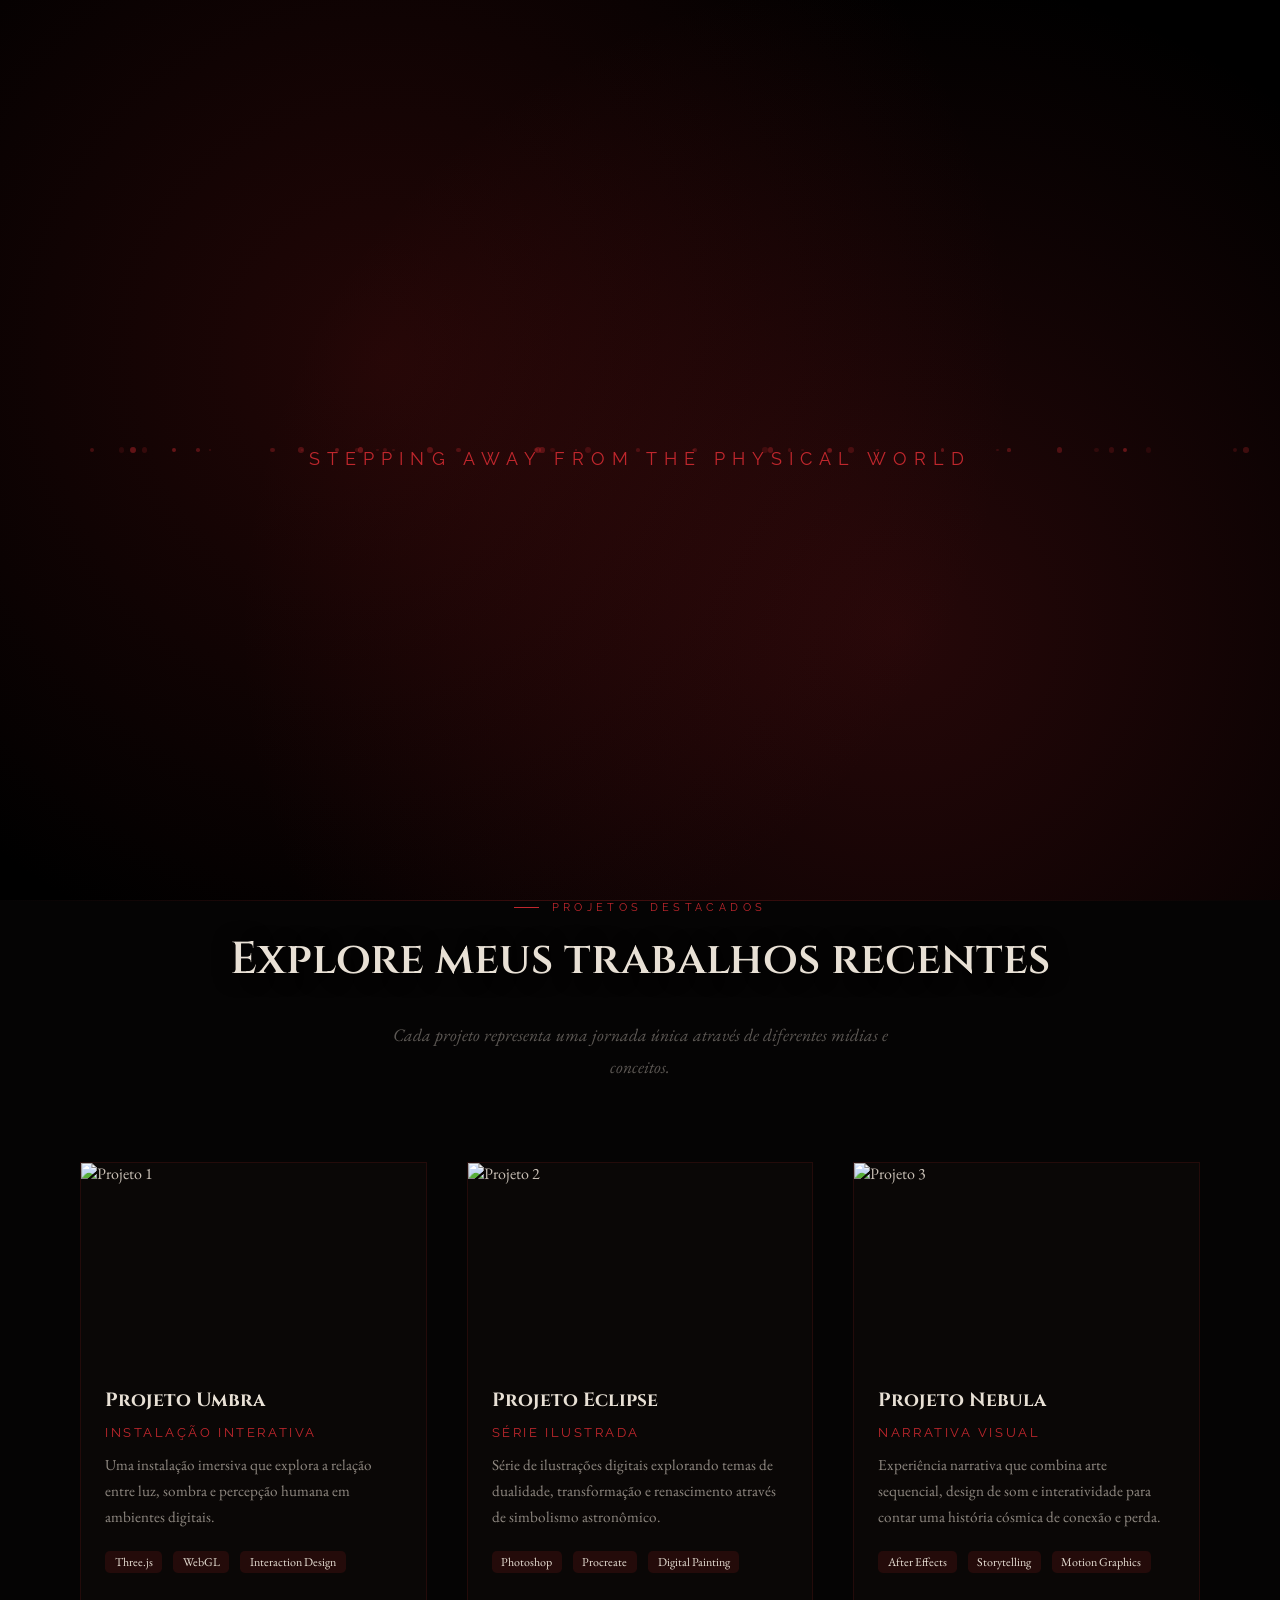
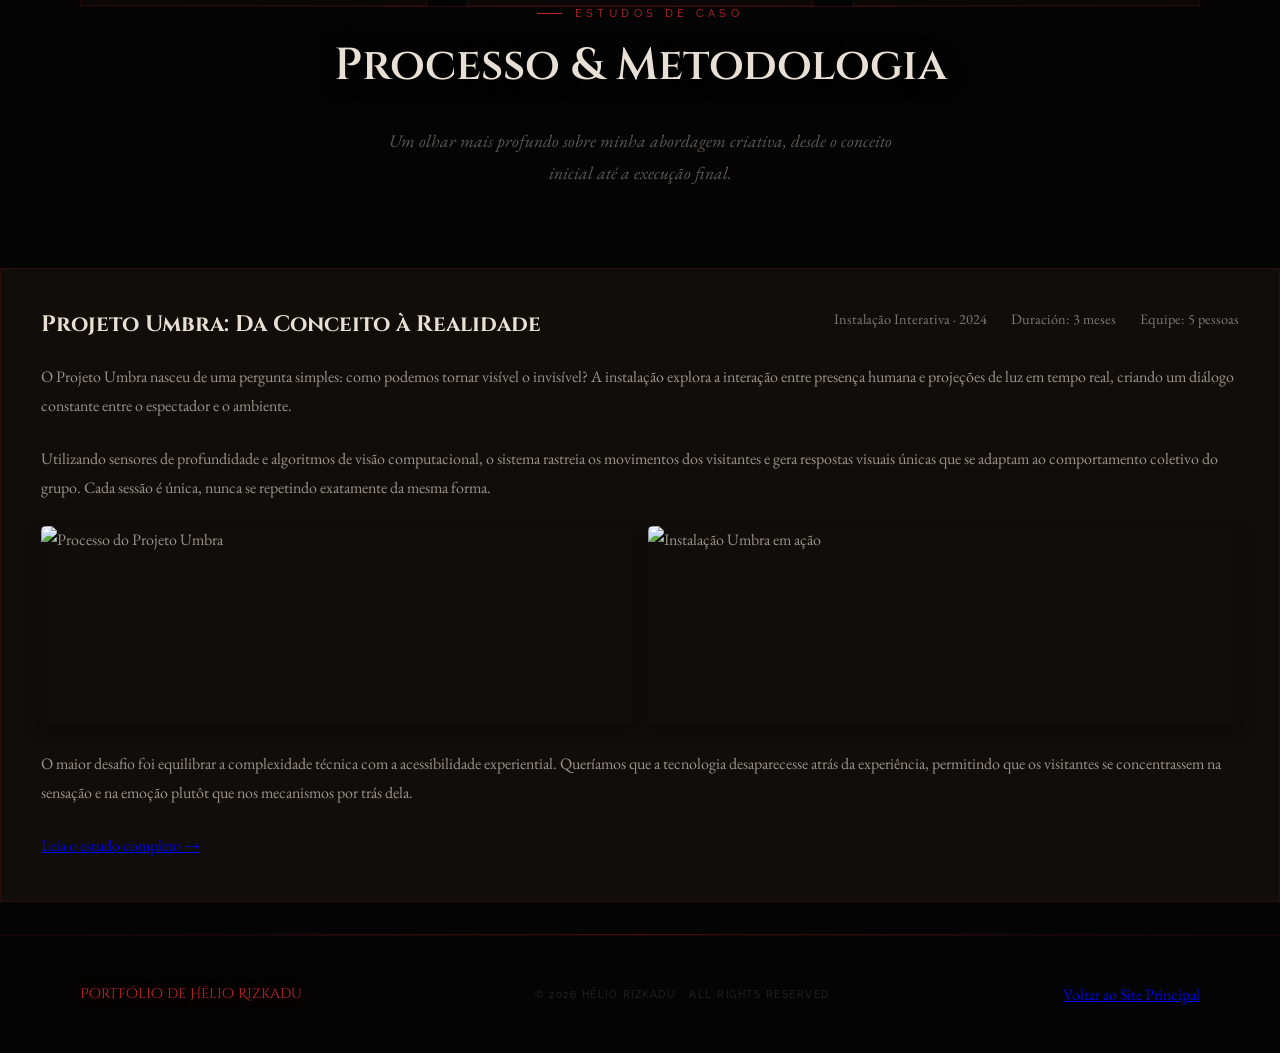
==== portfolio.html @ c0384d73 "Some changes" ====
<!DOCTYPE html>
<html lang="pt-BR">
<head>
    <meta charset="UTF-8">
    <meta name="viewport" content="width=device-width, initial-scale=1.0">
    <title>Portfólio - Hélio Rizkadu</title>
    <meta name="description" content="Portfólio de projetos de Hélio Rizkadu - artista visual e autor">
    <link href="https://fonts.googleapis.com/css2?family=Cinzel+Decorative:wght@400;700&family=Cinzel:wght@400;600;700&family=EB+Garamond:ital,wght@0,400;0,500;1,400;1,500&family=Raleway:wght@300;400;500&display=swap" rel="stylesheet">
    <link rel="preconnect" href="https://fonts.googleapis.com">
    <link rel="preconnect" href="https://fonts.gstatic.com" crossorigin>
    <link rel="stylesheet" href="style.css">
</head>
<body>
    <!-- CINEMATIC INTRO (reuse from index.html) -->
    <div id="intro">
        <div class="intro-mist"></div>
        <div class="intro-content">
            <p class="intro-subtitle" id="introSubtitle">Stepping away from the physical world</p>
        </div>
    </div>

    <nav>
        <a class="nav-logo" href="index.html">AMBU</a>
        <ul class="nav-links">
            <li><a href="index.html#synopsis">The Story</a></li>
            <li><a href="index.html#saga">The Saga</a></li>
            <li><a href="index.html#obras">Obras</a></li>
            <li><a href="index.html#author">The Author</a></li>
            <li><a href="index.html#newsletter">Stay Close</a></li>
            <li><a href="index.html#buy" class="nav-cta">Get the Book</a></li>
            <li><a href="portfolio.html">Portfolio</a></li>
        </ul>
    </nav>

    <section id="portfolio-hero">
        <div class="hero-atmosphere"></div>
        <div class="mist">
            <div class="mist-layer"></div>
            <div class="mist-layer"></div>
            <div class="mist-layer"></div>
        </div>

        <div class="hero-text">
            <p class="hero-eyebrow">Hélio Rizkadu</p>
            <h1 class="hero-title">
                PORTFÓLIO
                <span class="title-red">Projetos &amp; Trabalhos</span>
            </h1>
            <div class="hero-divider"></div>
            <p class="hero-tagline">
                Uma coleção de trabalhos que exploram a interseção entre arte visual, narrativa e experiência imersiva.
            </p>
            <div class="hero-actions">
                <a href="#featured-projects" class="btn-ghost-dark">Ver Projetos Destacados</a>
            </div>
        </div>

        <div class="hero-cover">
            <div class="cover-frame">
                <!-- You can replace this with a representative image -->
                <img src="Ambu.png" alt="Portfolio Cover" class="cover-img" />
            </div>
        </div>
    </section>

    <div class="blood-border"></div>

    <section id="featured-projects">
        <div class="featured-intro reveal">
            <p class="section-eyebrow section-eyebrow--center">Projetos Destacados</p>
            <h2 class="section-heading">Explore meus trabalhos recentes</h2>
            <p class="obras-desc">
                Cada projeto representa uma jornada única através de diferentes mídias e conceitos.
            </p>
        </div>

        <!-- Project Grid -->
        <div class="projects-grid">
            <!-- Project Card 1 -->
            <div class="project-card reveal">
                <div class="project-media">
                    <img src="IMG_0015.jpeg" alt="Projeto 1" class="project-img">
                    <div class="project-overlay">
                        <div class="project-links">
                            <a href="#" class="project-link">Ver Detalhes</a>
                            <a href="#" class="project-link">Case Study</a>
                        </div>
                    </div>
                </div>
                <div class="project-info">
                    <h3 class="project-title">Projeto Umbra</h3>
                    <p class="project-category">Instalação Interativa</p>
                    <p class="project-description">
                        Uma instalação imersiva que explora a relação entre luz, sombra e percepção humana em ambientes digitais.
                    </p>
                    <div class="project-tech">
                        <span class="tech-tag">Three.js</span>
                        <span class="tech-tag">WebGL</span>
                        <span class="tech-tag">Interaction Design</span>
                    </div>
                </div>
            </div>

            <!-- Project Card 2 -->
            <div class="project-card reveal">
                <div class="project-media">
                    <img src="IMG_0492.jpeg" alt="Projeto 2" class="project-img">
                    <div class="project-overlay">
                        <div class="project-links">
                            <a href="#" class="project-link">Ver Detalhes</a>
                            <a href="#" class="project-link">Case Study</a>
                        </div>
                    </div>
                </div>
                <div class="project-info">
                    <h3 class="project-title">Projeto Eclipse</h3>
                    <p class="project-category">Série Ilustrada</p>
                    <p class="project-description">
                        Série de ilustrações digitais explorando temas de dualidade, transformação e renascimento através de simbolismo astronômico.
                    </p>
                    <div class="project-tech">
                        <span class="tech-tag">Photoshop</span>
                        <span class="tech-tag">Procreate</span>
                        <span class="tech-tag">Digital Painting</span>
                    </div>
                </div>
            </div>

            <!-- Project Card 3 -->
            <div class="project-card reveal">
                <div class="project-media">
                    <img src="IMG_0564.jpeg" alt="Projeto 3" class="project-img">
                    <div class="project-overlay">
                        <div class="project-links">
                            <a href="#" class="project-link">Ver Detalhes</a>
                            <a href="#" class="project-link">Case Study</a>
                        </div>
                    </div>
                </div>
                <div class="project-info">
                    <h3 class="project-title">Projeto Nebula</h3>
                    <p class="project-category">Narrativa Visual</p>
                    <p class="project-description">
                        Experiência narrativa que combina arte sequencial, design de som e interatividade para contar uma história cósmica de conexão e perda.
                    </p>
                    <div class="project-tech">
                        <span class="tech-tag">After Effects</span>
                        <span class="tech-tag">Storytelling</span>
                        <span class="tech-tag">Motion Graphics</span>
                    </div>
                </div>
            </div>
        </div>
    </section>

    <div class="blood-border"></div>

    <section id="project-details">
        <div class="details-intro reveal">
            <p class="section-eyebrow section-eyebrow--center">Estudos de Caso</p>
            <h2 class="section-heading">Processo &amp; Metodologia</h2>
            <p class="obras-desc">
                Um olhar mais profundo sobre minha abordagem criativa, desde o conceito inicial até a execução final.
            </p>
        </div>

        <!-- Case Study Example -->
        <div class="case-study reveal">
            <div class="case-study-header">
                <h3>Projeto Umbra: Da Conceito à Realidade</h3>
                <div class="case-study-meta">
                    <span>Instalação Interativa · 2024</span>
                    <span>Duración: 3 meses</span>
                    <span>Equipe: 5 pessoas</span>
                </div>
            </div>
            <div class="case-study-content">
                <p>
                    O Projeto Umbra nasceu de uma pergunta simples: como podemos tornar visível o invisível? A instalação explora a interação entre presença humana e projeções de luz em tempo real, criando um diálogo constante entre o espectador e o ambiente.
                </p>
                <p>
                    Utilizando sensores de profundidade e algoritmos de visão computacional, o sistema rastreia os movimentos dos visitantes e gera respostas visuais únicas que se adaptam ao comportamento coletivo do grupo. Cada sessão é única, nunca se repetindo exatamente da mesma forma.
                </p>
                <div class="case-study-images">
                    <img src="IMG_1305.jpeg" alt="Processo do Projeto Umbra" class="case-study-img">
                    <img src="IMG_1746.jpeg" alt="Instalação Umbra em ação" class="case-study-img">
                </div>
                <p>
                    O maior desafio foi equilibrar a complexidade técnica com a acessibilidade experiential. Queríamos que a tecnologia desaparecesse atrás da experiência, permitindo que os visitantes se concentrassem na sensação e na emoção plutôt que nos mecanismos por trás dela.
                </p>
                <a href="#" case-study-link>Leia o estudo completo →</a>
            </div>
        </div>
    </section>

    <div class="blood-border"></div>

    <footer>
        <div class="footer-logo">Portfólio de Hélio Rizkadu</div>
        <div class="footer-copy">© 2026 Hélio Rizkadu · All Rights Reserved</div>
        <div class="footer-nav">
            <a href="index.html">Voltar ao Site Principal</a>
        </div>
    </footer>

    <script src="script.js"></script>
    <!-- Optional: Add portfolio-specific JS if needed -->
    <script>
        // Portfolio-specific interactions can go here
        document.addEventListener('DOMContentLoaded', () => {
            // Highlight current nav link
            const currentLocation = location.href;
            const menuItems = document.querySelectorAll('.nav-links a');
            menuItems.forEach(item => {
                const itemHref = item.getAttribute('href');
                // For absolute paths or external links, skip
                if (itemHref.startsWith('http')) return;
                
                // Check if the item href matches current location (ignoring hash/query)
                const itemUrl = new URL(itemHref, location.origin).pathname;
                const currentUrl = new URL(currentLocation).pathname;
                
                if (itemUrl === currentUrl) {
                    item.classList.add('nav-link-active');
                }
            });
        });
    </script>
</body>
</html>
---- style.css ----
:root {
  --void: #050404;
  --abyss: #0a0706;
  --shadow: #110d0b;
  --blood: #8b1a1a;
  --blood-bright: #c0272d;
  --crimson: #e03030;
  --ash: #c8bfb5;
  --bone: #e8e0d5;
}

*, *::before, *::after { margin: 0; padding: 0; box-sizing: border-box; }
html { scroll-behavior: smooth; }

@media (prefers-reduced-motion: reduce) {
  *, *::before, *::after { animation-duration: 0.01ms !important; animation-iteration-count: 1 !important; transition-duration: 0.01ms !important; scroll-behavior: auto !important; }
}

body {
  background: var(--void);
  color: var(--ash);
  font-family: 'EB Garamond', serif;
  overflow-x: hidden;
  -webkit-font-smoothing: antialiased;
  -moz-osx-font-smoothing: grayscale;
}

/* ==================== INTRO ==================== */
#intro {
  position: fixed;
  inset: 0;
  background: #000;
  z-index: 99999;
  display: flex;
  align-items: center;
  justify-content: center;
  overflow: hidden;
}

.intro-content {
  text-align: center;
  position: relative;
  z-index: 2;
}

.intro-title {
  font-family: 'Cinzel Decorative', serif;
  font-size: clamp(4rem, 8vw, 7rem);
  font-weight: 700;
  color: var(--bone);
  opacity: 0;
  text-shadow: 0 0 60px rgba(192,39,45,0.6);
  letter-spacing: 0.05em;
}

.intro-subtitle {
  font-family: 'Raleway', sans-serif;
  font-size: 1.1rem;
  letter-spacing: 0.4em;
  text-transform: uppercase;
  color: var(--blood-bright);
  margin-top: 1rem;
  opacity: 0;
}

.intro-mist {
  position: absolute;
  inset: 0;
  background:
    radial-gradient(circle at 30% 40%, rgba(139,26,26,0.25) 0%, transparent 60%),
    radial-gradient(circle at 70% 70%, rgba(192,39,45,0.2) 0%, transparent 60%);
  animation: mistPulse 8s ease-in-out infinite;
  pointer-events: none;
}

.particle {
  position: absolute;
  background: rgba(192,39,45,0.6);
  border-radius: 50%;
  animation: particleFloat 15s linear infinite;
  opacity: 0;
}

body.loaded #intro { animation: fadeOutIntro 1.2s ease forwards; }

@keyframes fadeOutIntro { to { opacity: 0; visibility: hidden; } }
@keyframes mistPulse { 0%,100% { opacity: 0.6; } 50% { opacity: 0.85; } }
@keyframes particleFloat {
  0%   { transform: translateY(100vh) scale(0.5); opacity: 0; }
  10%  { opacity: 0.7; }
  90%  { opacity: 0.7; }
  100% { transform: translateY(-100vh) scale(1.2); opacity: 0; }
}

/* ==================== GRAIN ==================== */
body::after {
  content: '';
  position: fixed;
  inset: 0;
  background-image: url("data:image/svg+xml,%3Csvg viewBox='0 0 512 512' xmlns='http://www.w3.org/2000/svg'%3E%3Cfilter id='g'%3E%3CfeTurbulence type='fractalNoise' baseFrequency='0.9' numOctaves='4' stitchTiles='stitch'/%3E%3C/filter%3E%3Crect width='100%25' height='100%25' filter='url(%23g)' opacity='0.055'/%3E%3C/svg%3E");
  pointer-events: none;
  z-index: 9999;
  mix-blend-mode: overlay;
}

* { cursor: crosshair; }
a, button { cursor: pointer; }

/* ==================== NAV ==================== */
nav {
  position: fixed;
  top: 0; left: 0; right: 0;
  display: flex;
  align-items: center;
  justify-content: space-between;
  padding: 1.4rem 5rem;
  background: linear-gradient(to bottom, rgba(5,4,4,0.97), transparent);
  z-index: 100;
  animation: fadeDown .8s ease forwards;
}

.nav-logo {
  font-family: 'Cinzel', serif;
  font-size: .95rem;
  letter-spacing: .35em;
  text-transform: uppercase;
  color: var(--blood-bright);
  text-decoration: none;
  text-shadow: 0 0 20px rgba(192,39,45,0.5);
}

.nav-links { display: flex; gap: 3rem; list-style: none; }
.nav-links a {
  font-family: 'Raleway', sans-serif;
  font-size: .7rem;
  letter-spacing: .25em;
  text-transform: uppercase;
  color: var(--ash);
  text-decoration: none;
  opacity: .5;
  transition: opacity .3s, color .3s, text-shadow .3s;
}
.nav-links a:hover { opacity: 1; color: var(--crimson); text-shadow: 0 0 12px rgba(224,48,48,0.6); }
.nav-links .nav-cta { color: var(--crimson); opacity: 1; }
.nav-link-active { color: var(--crimson); opacity: 1; text-shadow: 0 0 12px rgba(224,48,48,0.6); }

/* ==================== HERO ==================== */
#hero {
  min-height: 100vh;
  position: relative;
  display: grid;
  grid-template-columns: 1fr 1fr;
  align-items: center;
  padding: 0 5rem;
  overflow: hidden;
}

.hero-atmosphere {
  position: absolute;
  inset: 0;
  background:
    radial-gradient(ellipse 50% 70% at 65% 50%, rgba(139,26,26,0.13) 0%, transparent 60%),
    radial-gradient(ellipse 30% 40% at 10% 80%, rgba(192,39,45,0.07) 0%, transparent 50%);
}

.mist { position: absolute; inset: 0; overflow: hidden; pointer-events: none; }
.mist-layer {
  position: absolute;
  width: 200%; height: 100%;
  background: repeating-linear-gradient(90deg, transparent 0%, rgba(139,26,26,0.02) 10%, transparent 20%);
  animation: drift var(--dur, 25s) linear infinite;
  opacity: 0.6;
}
.mist-layer:nth-child(2) { --dur: 35s; animation-direction: reverse; top: 30%; opacity: .4; }
.mist-layer:nth-child(3) { --dur: 45s; top: 60%; opacity: .3; }
@keyframes drift { from { transform: translateX(0); } to { transform: translateX(-50%); } }

.hero-text { position: relative; z-index: 2; padding: 8rem 0 4rem; }

.hero-eyebrow {
  font-family: 'Raleway', sans-serif;
  font-size: .68rem;
  letter-spacing: .45em;
  text-transform: uppercase;
  color: var(--blood-bright);
  margin-bottom: 2rem;
  opacity: 0;
  animation: fadeUp .8s ease .4s forwards;
  display: flex;
  align-items: center;
  gap: 1rem;
}
.hero-eyebrow::before {
  content: '';
  display: block;
  width: 40px; height: 1px;
  background: var(--blood-bright);
  box-shadow: 0 0 8px var(--blood-bright);
}

.hero-title {
  font-family: 'Cinzel Decorative', serif;
  font-size: clamp(3rem, 5.5vw, 5.5rem);
  font-weight: 700;
  line-height: 1;
  letter-spacing: .02em;
  color: var(--bone);
  text-shadow: 0 0 40px rgba(192,39,45,0.4), 0 2px 4px rgba(0,0,0,0.9);
  opacity: 0;
  animation: fadeUp .9s ease .6s forwards;
}
.hero-title .title-red {
  color: var(--crimson);
  text-shadow: 0 0 30px rgba(224,48,48,0.7), 0 0 60px rgba(224,48,48,0.3), 0 2px 4px rgba(0,0,0,0.9);
  display: block;
  font-size: .72em;
  margin-top: .15em;
  font-style: italic;
}

.hero-divider {
  width: 120px; height: 1px;
  background: linear-gradient(to right, var(--blood-bright), transparent);
  box-shadow: 0 0 10px rgba(192,39,45,0.5);
  margin: 2rem 0;
  opacity: 0;
  animation: fadeUp .8s ease .8s forwards;
}

.hero-tagline {
  font-size: 1.2rem;
  font-style: italic;
  line-height: 1.85;
  color: rgba(200,191,181,.62);
  max-width: 430px;
  margin-bottom: 3rem;
  opacity: 0;
  animation: fadeUp .9s ease 1s forwards;
}

.hero-actions {
  display: flex;
  gap: 1.5rem;
  align-items: center;
  opacity: 0;
  animation: fadeUp .8s ease 1.2s forwards;
}

/* ==================== BUTTONS ==================== */
.btn-blood {
  font-family: 'Cinzel', serif;
  font-size: .75rem;
  letter-spacing: .25em;
  text-transform: uppercase;
  color: var(--bone);
  background: var(--blood);
  border: 1px solid var(--blood-bright);
  padding: 1rem 2.8rem;
  text-decoration: none;
  display: inline-block;
  position: relative;
  overflow: hidden;
  transition: all .4s;
  box-shadow: 0 0 20px rgba(139,26,26,0.4), inset 0 1px 0 rgba(255,255,255,0.05);
  min-height: 44px;
  min-width: 44px;
  display: inline-flex;
  align-items: center;
  justify-content: center;
}
.btn-blood::before {
  content: '';
  position: absolute;
  inset: 0;
  background: linear-gradient(135deg, var(--blood-bright), #d4451a);
  opacity: 0;
  transition: opacity .4s;
}
.btn-blood:hover { box-shadow: 0 0 35px rgba(192,39,45,0.65); }
.btn-blood:hover::before { opacity: 1; }
.btn-blood span { position: relative; z-index: 1; }

.btn-ghost-dark {
  font-family: 'Raleway', sans-serif;
  font-size: .72rem;
  letter-spacing: .2em;
  text-transform: uppercase;
  color: rgba(200,191,181,.5);
  text-decoration: none;
  border-bottom: 1px solid rgba(200,191,181,.2);
  padding-bottom: 2px;
  transition: all .3s;
}
.btn-ghost-dark:hover { color: var(--bone); border-color: var(--blood-bright); }

/* ==================== COVER ==================== */
.hero-cover {
  position: relative;
  z-index: 2;
  display: flex;
  justify-content: center;
  align-items: center;
  padding: 8rem 0 4rem;
  opacity: 0;
  animation: riseIn 1.2s ease .5s forwards;
}
@keyframes riseIn {
  from { opacity: 0; transform: translateY(40px) scale(.96); }
  to   { opacity: 1; transform: none; }
}

.cover-frame { position: relative; width: 270px; }
.cover-img {
  width: 270px; height: 380px;
  object-fit: cover;
  object-position: top center;
  display: block;
  box-shadow: 0 30px 80px rgba(0,0,0,.9), 0 0 40px rgba(139,26,26,.3), -5px 0 20px rgba(0,0,0,.6);
  border: 1px solid rgba(139,26,26,.3);
  filter: contrast(1.05) saturate(1.1);
  transition: transform .6s ease, box-shadow .6s ease;
}
.cover-img:hover {
  transform: scale(1.02) translateY(-4px);
  box-shadow: 0 40px 100px rgba(0,0,0,.95), 0 0 60px rgba(192,39,45,.45);
}
.cover-frame::before {
  content: '';
  position: absolute;
  top: -30px; left: -40px; right: -40px; bottom: -30px;
  background: radial-gradient(ellipse at center, rgba(139,26,26,.22) 0%, transparent 65%);
  pointer-events: none;
  animation: pulse 4s ease-in-out infinite;
}
.cover-frame::after {
  content: '';
  position: absolute;
  bottom: -25px; left: 15px; right: 15px; height: 40px;
  background: radial-gradient(ellipse, rgba(139,26,26,.4) 0%, transparent 70%);
  filter: blur(12px);
}

/* ==================== SHARED SECTION ==================== */
.section-eyebrow {
  font-family: 'Raleway', sans-serif;
  font-size: .68rem;
  letter-spacing: .4em;
  text-transform: uppercase;
  color: var(--blood-bright);
  margin-bottom: 1.2rem;
  display: flex;
  align-items: center;
  gap: .8rem;
}
.section-eyebrow::before { content: ''; display: block; width: 25px; height: 1px; background: var(--blood-bright); }
.section-eyebrow--center { justify-content: center; }

.section-heading {
  font-family: 'Cinzel', serif;
  font-size: clamp(1.8rem, 3vw, 2.8rem);
  font-weight: 600;
  line-height: 1.2;
  color: var(--bone);
  margin-bottom: 2rem;
  text-shadow: 0 2px 20px rgba(0,0,0,.8);
}
.section-heading em {
  font-family: 'Cinzel Decorative', serif;
  font-style: normal;
  color: var(--crimson);
  text-shadow: 0 0 20px rgba(224,48,48,.4);
}

.blood-border { height: 1px; background: linear-gradient(to right, transparent, rgba(139,26,26,.45), transparent); }

/* ==================== SYNOPSIS ==================== */
#synopsis {
  padding: 8rem 5rem;
  display: grid;
  grid-template-columns: 1fr 1fr;
  gap: 7rem;
  align-items: center;
  background: linear-gradient(to bottom, var(--void), var(--abyss), var(--void));
  position: relative;
  overflow: hidden;
}
#synopsis::before {
  content: '"';
  position: absolute;
  top: -2rem; left: 3rem;
  font-family: 'EB Garamond', serif;
  font-size: 22rem;
  font-weight: 400;
  color: rgba(139,26,26,.05);
  line-height: 1;
  pointer-events: none;
}

.synopsis-text p { font-size: 1.15rem; line-height: 1.95; color: rgba(200,191,181,.72); margin-bottom: 1.4rem; }
.synopsis-text p strong { color: var(--bone); font-weight: 500; }

.pull-quote {
  border-left: 2px solid var(--blood-bright);
  box-shadow: -4px 0 20px rgba(139,26,26,.15);
  padding: 1.2rem 0 1.2rem 2rem;
  margin: 2.5rem 0;
  font-size: 1.35rem;
  font-style: italic;
  color: var(--bone);
  line-height: 1.65;
}
.pull-quote em { color: var(--crimson); font-style: normal; }

/* ==================== BUY CARD ==================== */
.buy-card {
  background: linear-gradient(135deg, rgba(139,26,26,.12), rgba(10,7,6,.8));
  border: 1px solid rgba(139,26,26,.3);
  padding: 3rem;
  position: relative;
  overflow: hidden;
}
.buy-card::before {
  content: '';
  position: absolute;
  top: 0; right: 0;
  width: 150px; height: 150px;
  background: radial-gradient(circle at top right, rgba(192,39,45,.12), transparent 65%);
}
.buy-card-label {
  font-family: 'Raleway', sans-serif;
  font-size: .65rem;
  letter-spacing: .4em;
  text-transform: uppercase;
  color: var(--blood-bright);
  margin-bottom: 1rem;
}
.buy-card-title {
  font-family: 'Cinzel Decorative', serif;
  font-size: 1.4rem;
  color: var(--bone);
  margin-bottom: .4rem;
  line-height: 1.3;
}
.buy-card-author {
  font-family: 'Cinzel', serif;
  font-size: .85rem;
  letter-spacing: .2em;
  color: rgba(200,191,181,.5);
  margin-bottom: 2rem;
}
.buy-card-divider {
  width: 100%; height: 1px;
  background: linear-gradient(to right, var(--blood), transparent);
  margin-bottom: 2rem;
}
.buy-card p { font-size: 1rem; font-style: italic; color: rgba(200,191,181,.55); margin-bottom: 2rem; line-height: 1.7; }
.buy-card .btn-blood { width: 100%; text-align: center; display: block; }

/* ==================== SAGA ==================== */
#saga {
  padding: 8rem 5rem;
  background: var(--abyss);
  position: relative;
  overflow: hidden;
}

.saga-bg {
  position: absolute;
  inset: 0;
  background: radial-gradient(ellipse 60% 50% at 50% 50%, rgba(139,26,26,.06) 0%, transparent 65%);
  pointer-events: none;
}

.saga-intro {
  text-align: center;
  margin-bottom: 5rem;
}

.saga-intro .section-heading { font-size: clamp(2rem, 3.5vw, 3.2rem); }

.saga-intro p {
  font-size: 1.1rem;
  font-style: italic;
  color: rgba(200,191,181,.45);
  max-width: 520px;
  margin: 0 auto;
  line-height: 1.8;
}

.saga-grid {
  display: grid;
  grid-template-columns: repeat(3, 1fr);
  gap: 2.5rem;
  position: relative;
  z-index: 2;
}

/* 3D Flip Card Container */
.saga-card {
  perspective: 1200px;
  background: transparent !important;
  border: none !important;
  overflow: visible !important;
  cursor: pointer;
}

/* Click-hint pulse overlay */
.saga-click-hint {
  position: absolute;
  bottom: 1.1rem;
  left: 50%;
  transform: translateX(-50%);
  z-index: 20;
  display: flex;
  flex-direction: column;
  align-items: center;
  gap: .45rem;
  pointer-events: none;
  transition: opacity .4s ease;
}
.saga-click-hint-ring {
  width: 38px;
  height: 38px;
  border-radius: 50%;
  border: 1.5px solid rgba(192,39,45,.75);
  position: relative;
  display: flex;
  align-items: center;
  justify-content: center;
  animation: clickPulseRing 2s ease-in-out infinite;
}
.saga-click-hint-ring::before,
.saga-click-hint-ring::after {
  content: '';
  position: absolute;
  inset: -6px;
  border-radius: 50%;
  border: 1px solid rgba(192,39,45,.4);
  animation: clickPulseRipple 2s ease-in-out infinite;
}
.saga-click-hint-ring::after {
  inset: -12px;
  border-color: rgba(192,39,45,.18);
  animation-delay: .35s;
}
.saga-click-hint-icon {
  width: 16px;
  height: 16px;
  fill: rgba(192,39,45,.9);
  animation: clickPulseIcon 2s ease-in-out infinite;
}
.saga-click-hint-label {
  font-family: 'Raleway', sans-serif;
  font-size: .52rem;
  letter-spacing: .35em;
  text-transform: uppercase;
  color: rgba(192,39,45,.75);
  text-shadow: 0 0 8px rgba(192,39,45,.5);
  animation: clickPulseLabel 2s ease-in-out infinite;
  white-space: nowrap;
}

/* Hide hint once card is flipped */
.saga-card.flipped .saga-click-hint {
  opacity: 0;
}

@keyframes clickPulseRing {
  0%, 100% { box-shadow: 0 0 0 0 rgba(192,39,45,.5), 0 0 10px rgba(192,39,45,.25); border-color: rgba(192,39,45,.6); }
  50%       { box-shadow: 0 0 0 6px rgba(192,39,45,.0), 0 0 18px rgba(192,39,45,.5); border-color: rgba(220,60,60,.9); }
}
@keyframes clickPulseRipple {
  0%   { opacity: 1; transform: scale(1); }
  70%  { opacity: 0; transform: scale(1.6); }
  100% { opacity: 0; transform: scale(1.6); }
}
@keyframes clickPulseIcon {
  0%, 100% { opacity: .7; transform: scale(1); }
  50%       { opacity: 1; transform: scale(1.15); }
}
@keyframes clickPulseLabel {
  0%, 100% { opacity: .5; }
  50%       { opacity: 1; text-shadow: 0 0 12px rgba(192,39,45,.7); }
}

/* Card Inner Wrapper */
.saga-card-inner {
  position: relative;
  width: 100%;
  height: 440px;
  transition: transform 0.8s cubic-bezier(0.25, 0.8, 0.25, 1);
  transform-style: preserve-3d;
}

.saga-card.flipped .saga-card-inner {
  transform: rotateY(180deg);
}

/* Front & Back Faces */
.saga-card-front,
.saga-card-back {
  position: absolute;
  inset: 0;
  width: 100%;
  height: 100%;
  backface-visibility: hidden;
  -webkit-backface-visibility: hidden;
  border-radius: 0;
  box-sizing: border-box;
}

/* Front Face */
.saga-card-front {
  border: 1px solid rgba(139,26,26,.35);
  background: linear-gradient(160deg, rgba(139,26,26,.1), rgba(5,4,4,.7));
  z-index: 2;
  transform: rotateY(0deg);
  overflow: hidden;
  transition: border-color .4s;
}
.saga-card:hover .saga-card-front {
  border-color: rgba(192,39,45,.5);
}
.saga-card:hover .saga-card-inner {
  box-shadow: 0 0 40px rgba(139,26,26,.2);
}
.saga-card:hover .saga-card-img {
  transform: scale(1.04);
}

.saga-card--dim .saga-card-front {
  border-color: rgba(139,26,26,.2);
  background: linear-gradient(160deg, rgba(17,13,11,.9), rgba(5,4,4,.95));
}
.saga-card--dimmer .saga-card-front {
  border-color: rgba(139,26,26,.12);
  background: linear-gradient(160deg, rgba(10,7,6,.9), rgba(5,4,4,.98));
}

/* Back Face */
.saga-card-back {
  border: 1px solid rgba(192,39,45,.5);
  background: linear-gradient(160deg, rgba(139,26,26,.15), rgba(5,4,4,.95));
  transform: rotateY(180deg);
  display: flex;
  flex-direction: column;
  justify-content: flex-start;
  overflow-y: auto;
  transition: border-color .4s;
  scrollbar-width: thin;
  scrollbar-color: var(--crimson) var(--shadow);
}
.saga-card-back::-webkit-scrollbar {
  width: 4px;
}
.saga-card-back::-webkit-scrollbar-track {
  background: var(--shadow);
}
.saga-card-back::-webkit-scrollbar-thumb {
  background: var(--crimson);
  border-radius: 2px;
}
.saga-card-back .saga-card-desc {
  font-size: 0.82rem;
  line-height: 1.65;
  margin-bottom: 0.8rem;
}
.saga-card-back .saga-card-desc:last-of-type {
  margin-bottom: 1.2rem;
}
.saga-card:hover .saga-card-back {
  border-color: rgba(192,39,45,.7);
}
.saga-card--dim .saga-card-back {
  border-color: rgba(139,26,26,.4);
  background: linear-gradient(160deg, rgba(17,13,11,.98), rgba(5,4,4,.99));
}
.saga-card--dimmer .saga-card-back {
  border-color: rgba(139,26,26,.25);
  background: linear-gradient(160deg, rgba(10,7,6,.99), rgba(5,4,4,1));
}

.saga-card-media {
  position: relative;
  overflow: hidden;
  height: 100%;
}

.saga-card-img {
  width: 100%;
  height: 100%;
  object-fit: cover;
  object-position: top center;
  display: block;
  filter: contrast(1.05) saturate(1.1);
  transition: transform .6s ease;
}

.saga-card-placeholder {
  width: 100%;
  height: 100%;
  display: flex;
  flex-direction: column;
  align-items: center;
  justify-content: center;
  gap: 1.5rem;
}
.saga-card-placeholder--ii { background: linear-gradient(145deg, #150a08, #0a0504); }
.saga-card-placeholder--iii { background: linear-gradient(145deg, #0d0806, #050303); }

.saga-placeholder-ring {
  position: relative;
  width: 90px; height: 90px;
}
.saga-placeholder-ring-outer {
  position: absolute;
  inset: 0;
  border: 1px solid rgba(139,26,26,.35);
  border-radius: 50%;
  animation: pulse 3s ease-in-out infinite;
}
.saga-placeholder-ring-outer--faint { border-color: rgba(139,26,26,.2); animation-duration: 4s; }
.saga-placeholder-ring-inner {
  position: absolute;
  inset: 10px;
  border: 1px solid rgba(139,26,26,.2);
  border-radius: 50%;
}
.saga-placeholder-ring-inner--faint { border-color: rgba(139,26,26,.1); }
.saga-placeholder-numeral {
  position: absolute;
  inset: 0;
  display: flex;
  align-items: center;
  justify-content: center;
  font-family: 'Cinzel Decorative', serif;
  font-size: 1.6rem;
  color: rgba(139,26,26,.4);
}
.saga-placeholder-numeral--faint { color: rgba(139,26,26,.25); }

.saga-placeholder-sub {
  text-align: center;
  padding: 0 1.5rem;
}
.saga-placeholder-label {
  font-family: 'Raleway', sans-serif;
  font-size: .6rem;
  letter-spacing: .4em;
  text-transform: uppercase;
  color: rgba(200,191,181,.18);
  margin-bottom: .5rem;
}
.saga-placeholder-label--faint { color: rgba(200,191,181,.12); }
.saga-placeholder-rule {
  width: 60px; height: 1px;
  background: linear-gradient(to right, transparent, rgba(139,26,26,.35), transparent);
  margin: 0 auto;
}
.saga-placeholder-rule--faint { background: linear-gradient(to right, transparent, rgba(139,26,26,.2), transparent); }

.saga-card-fade {
  position: absolute;
  inset: 0;
  background: linear-gradient(to top, rgba(5,4,4,1) 0%, rgba(5,4,4,.2) 50%, transparent 100%);
}

.saga-card-badge {
  position: absolute;
  top: 1rem; left: 1rem;
  font-family: 'Cinzel', serif;
  font-size: .65rem;
  letter-spacing: .3em;
  text-transform: uppercase;
  color: var(--blood-bright);
  background: rgba(5,4,4,.8);
  padding: .3rem .8rem;
  border: 1px solid rgba(139,26,26,.4);
}
.saga-card-badge--dim { color: rgba(139,26,26,.6); border-color: rgba(139,26,26,.2); }
.saga-card-badge--dimmer { color: rgba(139,26,26,.35); border-color: rgba(139,26,26,.12); }

.saga-card-status {
  position: absolute;
  top: 1rem; right: 1rem;
  font-family: 'Raleway', sans-serif;
  font-size: .58rem;
  letter-spacing: .25em;
  text-transform: uppercase;
  color: rgba(200,191,181,.25);
  background: rgba(5,4,4,.85);
  padding: .3rem .8rem;
  border: 1px solid rgba(200,191,181,.08);
}
.saga-card-status--faint { color: rgba(200,191,181,.18); border-color: rgba(200,191,181,.06); }

.saga-card-body { padding: 2rem; }

.saga-card-title {
  font-family: 'Cinzel Decorative', serif;
  font-size: 1.1rem;
  color: var(--bone);
  margin-bottom: .4rem;
  line-height: 1.3;
}
.saga-card-title--dim { font-size: 1.05rem; color: rgba(232,224,213,.5); letter-spacing: .03em; }
.saga-card-title--dimmer { color: rgba(232,224,213,.35); letter-spacing: .03em; }

.saga-card-avail {
  font-family: 'Raleway', sans-serif;
  font-size: .65rem;
  letter-spacing: .2em;
  text-transform: uppercase;
  color: rgba(200,191,181,.4);
  margin-bottom: 1.2rem;
}
.saga-card-avail--dim { color: rgba(200,191,181,.25); font-size: .62rem; }
.saga-card-avail--dimmer { color: rgba(200,191,181,.18); font-size: .62rem; }

.saga-card-desc {
  font-size: 1rem;
  font-style: italic;
  line-height: 1.75;
  color: rgba(200,191,181,.6);
  margin-bottom: 1.5rem;
}
.saga-card-desc--dim { color: rgba(200,191,181,.38); line-height: 1.8; }
.saga-card-desc--dimmer { color: rgba(200,191,181,.28); line-height: 1.8; }

.saga-card-link {
  font-family: 'Cinzel', serif;
  font-size: .68rem;
  letter-spacing: .2em;
  text-transform: uppercase;
  color: var(--crimson);
  text-decoration: none;
  border-bottom: 1px solid rgba(192,39,45,.3);
  padding-bottom: 2px;
  transition: all .3s;
}
.saga-card-link:hover { color: var(--bone); border-color: var(--bone); }

.saga-card-coming {
  display: flex;
  align-items: center;
  gap: .8rem;
}
.saga-card-coming-rule {
  width: 20px; height: 1px;
  background: rgba(139,26,26,.4);
}
.saga-card-coming-rule--faint { background: rgba(139,26,26,.25); }
.saga-card-coming-text {
  font-family: 'Cinzel', serif;
  font-size: .65rem;
  letter-spacing: .25em;
  text-transform: uppercase;
  color: rgba(139,26,26,.5);
}
.saga-card-coming-text--faint { color: rgba(139,26,26,.35); }

/* ==================== AUTHOR ==================== */
#author {
  padding: 8rem 5rem;
  display: grid;
  grid-template-columns: 320px 1fr;
  gap: 7rem;
  align-items: start;
  position: relative;
}
#author::before {
  content: '';
  position: absolute;
  inset: 0;
  background: radial-gradient(ellipse 40% 60% at 15% 50%, rgba(139,26,26,.07) 0%, transparent 60%);
  pointer-events: none;
}

.author-frame { position: relative; }
.author-photo {
  width: 260px; height: 320px;
  object-fit: cover;
  object-position: top center;
  display: block;
  border: 1px solid rgba(139,26,26,.25);
  box-shadow: 0 20px 60px rgba(0,0,0,.8), 0 0 30px rgba(139,26,26,.2);
  filter: contrast(1.05) saturate(1.1) grayscale(0.15);
  transition: transform .6s ease, box-shadow .6s ease, filter .6s ease;
}
.author-photo:hover {
  transform: scale(1.02) translateY(-4px);
  box-shadow: 0 30px 80px rgba(0,0,0,.9), 0 0 50px rgba(192,39,45,.35);
  filter: contrast(1.05) saturate(1.15) grayscale(0);
}
.author-frame::after {
  content: '';
  position: absolute;
  top: 14px; left: 14px; right: -14px; bottom: -14px;
  border: 1px solid rgba(139,26,26,.2);
  z-index: -1;
}

.author-bio p { font-size: 1.15rem; line-height: 1.95; color: rgba(200,191,181,.7); margin-bottom: 1.3rem; }
.author-bio-note {
  font-family: 'Cinzel', serif;
  font-size: .9rem;
  letter-spacing: .1em;
  color: var(--blood-bright);
  margin-top: .5rem;
}

.social-row { display: flex; gap: 1rem; margin-top: 2.5rem; flex-wrap: wrap; }
.social-btn {
  font-family: 'Raleway', sans-serif;
  font-size: .68rem;
  letter-spacing: .2em;
  text-transform: uppercase;
  color: var(--ash);
  text-decoration: none;
  border: 1px solid rgba(139,26,26,.35);
  padding: .7rem 1.6rem;
  display: inline-flex;
  align-items: center;
  justify-content: center;
  gap: .6rem;
  transition: all .3s;
  min-height: 44px;
}
.social-btn:hover {
  background: rgba(139,26,26,.2);
  border-color: var(--blood-bright);
  color: var(--bone);
  box-shadow: 0 0 15px rgba(139,26,26,.2);
}

/* ==================== MINHAS TELAS / OBRAS ==================== */
#obras {
  padding: 6rem 0 4rem;
  background: var(--abyss);
  position: relative;
  overflow: hidden;
}
#obras::before {
  content: '';
  position: absolute;
  inset: 0;
  background: radial-gradient(ellipse 70% 50% at 50% 40%, rgba(139,26,26,.06) 0%, transparent 60%);
  pointer-events: none;
}

.obras-intro {
  text-align: center;
  margin-bottom: 4rem;
  padding: 0 2rem;
}
.obras-desc {
  font-size: 1.1rem;
  font-style: italic;
  color: rgba(200,191,181,.45);
  max-width: 520px;
  margin: 0 auto;
  line-height: 1.8;
}

/* Carousel wrapper */
.carousel-wrapper {
  position: relative;
  width: 100%;
  overflow: hidden;
}

/* Edge gradient fades */
.carousel-gradient {
  position: absolute;
  top: 0;
  bottom: 0;
  width: 120px;
  z-index: 10;
  pointer-events: none;
}
.carousel-gradient--left {
  left: 0;
  background: linear-gradient(to right, var(--abyss), transparent);
}
.carousel-gradient--right {
  right: 0;
  background: linear-gradient(to left, var(--abyss), transparent);
}

/* Carousel row wrapper (parallax target) */
.carousel-row-wrap {
  overflow: hidden;
  margin-bottom: 1.5rem;
  /* Removed transition — it caused janky repaints during scroll parallax */
  will-change: transform;
  contain: layout style;
}
.carousel-row-wrap:last-child {
  margin-bottom: 0;
}

/* Carousel rows (infinite scroll animation) */
.carousel-row {
  display: flex;
  gap: 1.5rem;
  width: max-content;
  animation: carouselScroll 40s linear infinite;
  will-change: transform;
  backface-visibility: hidden;
  -webkit-backface-visibility: hidden;
  transform: translateZ(0);
}
.carousel-row--reverse {
  animation: carouselScrollReverse 50s linear infinite;
}

/* Pause on hover */
.carousel-wrapper:hover .carousel-row {
  animation-play-state: paused;
}

@keyframes carouselScroll {
  0%   { transform: translateX(0); }
  100% { transform: translateX(-50%); }
}
@keyframes carouselScrollReverse {
  0%   { transform: translateX(-50%); }
  100% { transform: translateX(0); }
}

/* Individual slides */
.carousel-slide {
  position: relative;
  flex-shrink: 0;
  width: 320px;
  height: 240px;
  overflow: hidden;
  border: 1px solid rgba(139,26,26,.2);
  background: #050404;
  transform: translateZ(0);           /* GPU layer per slide */
  transition: transform .4s cubic-bezier(.25,.8,.25,1), box-shadow .4s ease, border-color .4s ease;
  contain: layout;                    /* isolate slide layout from page */
}
.carousel-slide img {
  width: 100%;
  height: 100%;
  object-fit: contain;
  display: block;
  filter: saturate(0.8) contrast(1.05);
  transition: transform .5s cubic-bezier(.25,.8,.25,1), filter .5s ease;
  will-change: transform;
  backface-visibility: hidden;
  -webkit-backface-visibility: hidden;
}
.slide-overlay {
  position: absolute;
  inset: 0;
  background: linear-gradient(135deg, rgba(139,26,26,.15) 0%, rgba(5,4,4,.4) 100%);
  transition: opacity .5s ease;
  pointer-events: none;
}

/* Hover effects — Otherside-inspired "float up" */
.carousel-slide:hover {
  transform: translateY(-12px) scale(1.04);
  box-shadow: 0 25px 60px rgba(0,0,0,.8), 0 0 40px rgba(139,26,26,.25);
  border-color: rgba(192,39,45,.5);
  z-index: 5;
}
.carousel-slide:hover img {
  transform: scale(1.08);
  filter: saturate(1.2) contrast(1.1);
}
.carousel-slide:hover .slide-overlay {
  opacity: 0;
}

/* ==================== NEWSLETTER ==================== */
#newsletter {
  padding: 8rem 5rem;
  background: var(--shadow);
  text-align: center;
  position: relative;
  overflow: hidden;
}
#newsletter::before {
  content: '';
  position: absolute;
  inset: 0;
  background: radial-gradient(ellipse 70% 60% at 50% 50%, rgba(139,26,26,.08) 0%, transparent 60%);
}
.newsletter-inner { position: relative; z-index: 2; }
.newsletter-eyebrow {
  font-family: 'Raleway', sans-serif;
  font-size: .65rem;
  letter-spacing: .5em;
  text-transform: uppercase;
  color: var(--blood-bright);
  margin-bottom: 1.5rem;
  opacity: .8;
}
#newsletter h2 {
  font-family: 'Cinzel Decorative', serif;
  font-size: clamp(1.8rem, 3.5vw, 3rem);
  color: var(--bone);
  margin-bottom: 1rem;
  line-height: 1.25;
  text-shadow: 0 0 40px rgba(192,39,45,.3);
}
#newsletter h2 em { font-style: italic; color: var(--crimson); text-shadow: 0 0 25px rgba(224,48,48,.5); }
.newsletter-inner > p {
  font-size: 1.1rem;
  font-style: italic;
  color: rgba(200,191,181,.45);
  margin: 0 auto 3.5rem;
  max-width: 460px;
  line-height: 1.8;
}

.email-form { display: flex; max-width: 500px; margin: 0 auto 1.2rem; }
.email-input {
  flex: 1;
  padding: 1rem 1.5rem;
  font-family: 'EB Garamond', serif;
  font-size: 1rem;
  font-style: italic;
  background: rgba(200,191,181,.04);
  border: 1px solid rgba(139,26,26,.35);
  border-right: none;
  color: var(--bone);
  outline: none;
  transition: border-color .3s, box-shadow .3s;
  min-height: 44px;
  display: flex;
  align-items: center;
}
.email-input::placeholder { color: rgba(200,191,181,.25); }
.email-input:focus { border-color: rgba(192,39,45,.6); box-shadow: 0 0 20px rgba(139,26,26,.15); }
.email-input.error { border-color: rgba(192,39,45,.8); }

.email-btn {
  font-family: 'Cinzel', serif;
  font-size: .72rem;
  letter-spacing: .2em;
  text-transform: uppercase;
  color: var(--bone);
  background: var(--blood);
  border: 1px solid var(--blood-bright);
  padding: 1rem 2rem;
  cursor: pointer;
  transition: all .3s;
  white-space: nowrap;
  min-height: 44px;
  display: flex;
  align-items: center;
  justify-content: center;
}
.email-btn:hover { background: var(--blood-bright); box-shadow: 0 0 25px rgba(192,39,45,.4); }
.email-btn:disabled { opacity: .6; cursor: default; }
.email-btn.success { background: #2a5a2a; border-color: #3a7a3a; }

.form-note {
  font-family: 'Raleway', sans-serif;
  font-size: .63rem;
  letter-spacing: .12em;
  color: rgba(200,191,181,.2);
  text-transform: uppercase;
}

/* ==================== FOOTER ==================== */
footer {
  padding: 3rem 5rem;
  display: flex;
  align-items: center;
  justify-content: space-between;
  border-top: 1px solid rgba(139,26,26,.15);
  background: var(--void);
}
.footer-logo {
  font-family: 'Cinzel Decorative', serif;
  font-size: .85rem;
  color: var(--blood-bright);
  text-shadow: 0 0 15px rgba(192,39,45,.4);
}
.footer-copy {
  font-family: 'Raleway', sans-serif;
  font-size: .63rem;
  letter-spacing: .15em;
  color: rgba(200,191,181,.2);
  text-transform: uppercase;
}

/* ==================== REVEAL ==================== */
.reveal { opacity: 0; transform: translateY(28px); transition: opacity .9s ease, transform .9s ease; }
.reveal.visible { opacity: 1; transform: none; }
.reveal-d { transition-delay: .18s; }

/* ==================== KEYFRAMES ==================== */
@keyframes fadeUp   { from { opacity: 0; transform: translateY(24px); } to { opacity: 1; transform: none; } }
@keyframes fadeDown { from { opacity: 0; transform: translateY(-16px); } to { opacity: 1; transform: none; } }
@keyframes pulse    { 0%,100% { opacity: .6; } 50% { opacity: 1; } }

/* ==================== RESPONSIVE ==================== */
@media (max-width: 640px) {
  nav { padding: .8rem 1rem; }
  .nav-logo { font-size: .8rem; letter-spacing: .2em; }
  .nav-links { gap: .8rem; }
  .nav-links a { font-size: .6rem; letter-spacing: .15em; }

  #hero { grid-template-columns: 1fr; padding: 5rem 1rem 2rem; text-align: center; gap: 2rem; }
  .hero-text { padding: 4rem 0 2rem; }
  .hero-title { font-size: clamp(2rem, 7vw, 3rem); }
  .hero-tagline { font-size: 1rem; max-width: 100%; }
  .hero-actions { flex-direction: column; gap: 1rem; }
  .btn-blood, .btn-ghost-dark { font-size: .65rem; padding: .8rem 1.5rem; }

  #synopsis { grid-template-columns: 1fr; padding: 4rem 1rem; gap: 2.5rem; }
  #synopsis::before { font-size: 10rem; left: .5rem; }
  .synopsis-text p { font-size: 1rem; line-height: 1.8; }
  .pull-quote { font-size: 1.1rem; padding: 1rem 0 1rem 1.5rem; margin: 1.5rem 0; }

  #saga { padding: 4rem 1rem; }
  .saga-grid { grid-template-columns: 1fr; gap: 1.5rem; }
  .saga-intro p { font-size: 1rem; }

  #obras { padding: 4rem 0 2rem; }
  .obras-intro { margin-bottom: 2rem; }
  .carousel-slide { width: 220px; height: 165px; }
  .carousel-row { gap: 1rem; }

  #author { grid-template-columns: 1fr; padding: 4rem 1rem; gap: 2rem; }
  .author-photo { width: 100%; max-width: 260px; margin: 0 auto; display: block; }

  #newsletter { padding: 4rem 1rem; }
  #newsletter h2 { font-size: clamp(1.4rem, 5vw, 2rem); }
  .email-form { flex-direction: column; max-width: 100%; }
  .email-input { border-right: 1px solid rgba(139,26,26,.35); border-bottom: none; }
  .email-btn { min-height: 44px; padding: 1rem 1.5rem; }

  footer { padding: 1.5rem 1rem; }
  .footer-logo { font-size: .75rem; }
  .footer-copy { font-size: .55rem; }

  .cover-img { width: 200px; height: 280px; }
  .cover-frame { width: 200px; }
  .social-btn { font-size: .6rem; padding: .6rem 1.2rem; min-height: 44px; }
}

@media (max-width: 960px) {
  nav { padding: 1rem 1.5rem; }
  .nav-links { gap: 1.5rem; }

  #hero { grid-template-columns: 1fr; padding: 7rem 1.5rem 4rem; text-align: center; gap: 3rem; }
  .hero-eyebrow { justify-content: center; }
  .hero-tagline { margin: 0 auto 2.5rem; }
  .hero-actions { justify-content: center; flex-wrap: wrap; }
  .hero-cover { order: -1; }

  #synopsis { grid-template-columns: 1fr; padding: 5rem 1.5rem; gap: 4rem; }

  #saga { padding: 5rem 1.5rem; }
  .saga-grid { grid-template-columns: 1fr; }

  #obras { padding: 5rem 0 3rem; }
  .carousel-slide { width: 260px; height: 195px; }

  #author { grid-template-columns: 1fr; padding: 5rem 1.5rem; gap: 3rem; }
  .author-photo { width: 100%; max-width: 300px; margin: 0 auto; display: block; }

  #newsletter { padding: 5rem 1.5rem; }
  .email-form { flex-direction: column; }
  .email-input { border-right: 1px solid rgba(139,26,26,.35); border-bottom: none; }

  footer { flex-direction: column; gap: 1rem; text-align: center; padding: 2rem 1.5rem; }
}

/* ==================== PORTFOLIO PAGE ==================== */
#portfolio-hero {
  min-height: 100vh;
  position: relative;
  display: grid;
  grid-template-columns: 1fr 1fr;
  align-items: center;
  padding: 0 5rem;
  overflow: hidden;
}

#portfolio-hero .hero-atmosphere,
#portfolio-hero .mist,
#portfolio-hero .mist-layer {
  /* Same styles as hero section */
}

#portfolio-hero .hero-text {
  position: relative;
  z-index: 2;
  padding: 8rem 0 4rem;
}

#portfolio-hero .hero-cover {
  position: relative;
  z-index: 2;
  display: flex;
  justify-content: center;
  align-items: center;
  padding: 8rem 0 4rem;
  opacity: 0;
  animation: riseIn 1.2s ease .5s forwards;
}

.featured-intro,
.details-intro {
  text-align: center;
  margin-bottom: 5rem;
  padding: 0 5rem;
}

.featured-intro .section-heading,
.details-intro .section-heading {
  font-size: clamp(2rem, 3.5vw, 3.2rem);
}

.projects-grid {
  display: grid;
  grid-template-columns: repeat(auto-fit, minmax(300px, 1fr));
  gap: 2.5rem;
  padding: 0 5rem;
}

.project-card {
  background: var(--abyss);
  border: 1px solid rgba(139,26,26,.2);
  overflow: hidden;
  transition: transform .3s ease, box-shadow .3s ease;
}

.project-card:hover {
  transform: translateY(-5px);
  box-shadow: 0 10px 20px rgba(0,0,0,.3);
}

.project-media {
  position: relative;
  height: 200px;
  overflow: hidden;
}

.project-media img {
  width: 100%;
  height: 100%;
  object-fit: cover;
  display: block;
  transition: transform .5s ease;
}

.project-card:hover .project-media img {
  transform: scale(1.05);
}

.project-overlay {
  position: absolute;
  inset: 0;
  background: rgba(0,0,0,.5);
  display: flex;
  align-items: center;
  justify-content: center;
  opacity: 0;
  transition: opacity .3s ease;
}

.project-card:hover .project-overlay {
  opacity: 1;
}

.project-links {
  display: flex;
  gap: 1rem;
}

.project-link {
  color: var(--bone);
  text-decoration: none;
  font-size: .9rem;
  letter-spacing: .1em;
  transition: color .2s ease;
}

.project-link:hover {
  color: var(--crimson);
  text-shadow: 0 0 8px rgba(224,48,48,.5);
}

.project-info {
  padding: 1.5rem;
}

.project-title {
  font-family: 'Cinzel', serif;
  font-size: 1.2rem;
  color: var(--bone);
  margin-bottom: .5rem;
}

.project-category {
  font-family: 'Raleway', sans-serif;
  font-size: .8rem;
  text-transform: uppercase;
  letter-spacing: .2em;
  color: var(--blood-bright);
  margin-bottom: .8rem;
  display: inline-block;
}

.project-description {
  font-size: .95rem;
  line-height: 1.7;
  color: rgba(200,191,181,.7);
  margin-bottom: 1.2rem;
}

.tech-tag {
  display: inline-block;
  background: rgba(139,26,26,.2);
  color: var(--bone);
  padding: .2rem .6rem;
  border-radius: .3rem;
  font-size: .75rem;
  margin-right: .5rem;
  margin-bottom: .5rem;
}

.case-study {
  background: var(--shadow);
  border: 1px solid rgba(139,26,26,.2);
  margin: 2rem 0;
  padding: 2.5rem;
}

.case-study-header {
  display: flex;
  justify-content: space-between;
  align-items: flex-start;
  margin-bottom: 1.5rem;
}

.case-study-header h3 {
  font-family: 'Cinzel', serif;
  font-size: 1.4rem;
  color: var(--bone);
  margin: 0;
}

.case-study-meta {
  display: flex;
  gap: 1.5rem;
  font-size: .9rem;
  color: rgba(200,191,181,.6);
  flex-wrap: wrap;
}

.case-study-content {
  line-height: 1.8;
  color: rgba(200,191,181,.75);
}

.case-study-content p {
  margin-bottom: 1.5rem;
}

.case-study-images {
  display: grid;
  grid-template-columns: repeat(auto-fit, minmax(250px, 1fr));
  gap: 1rem;
  margin: 1.5rem 0;
}

.case-study-img {
  width: 100%;
  height: 200px;
  object-fit: cover;
  border-radius: .3rem;
  box-shadow: 0 5px 15px rgba(0,0,0,.3);
}

.case-study-link {
  display: inline-block;
  color: var(--crimson);
  text-decoration: none;
  font-weight: 500;
  border-bottom: 1px solid rgba(224,48,48,.3);
  padding-bottom: .2rem;
  transition: all .2s ease;
}

.case-study-link:hover {
  border-color: var(--crimson);
  text-shadow: 0 0 8px rgba(224,48,48,.5);
}

/* Responsive adjustments for portfolio */
@media (max-width: 768px) {
  #portfolio-hero {
    grid-template-columns: 1fr;
    text-align: center;
    padding: 0 2rem;
  }
  
  #portfolio-hero .hero-text {
    padding: 5rem 0 3rem;
    order: -1;
  }
  
  #portfolio-hero .hero-cover {
    padding: 3rem 0;
  }
  
  .projects-grid {
    grid-template-columns: 1fr;
    padding: 0 2rem;
  }
  
  .case-study {
    padding: 1.5rem;
  }
  
  .case-study-header {
    flex-direction: column;
    align-items: flex-start;
    gap: 1rem;
  }
}
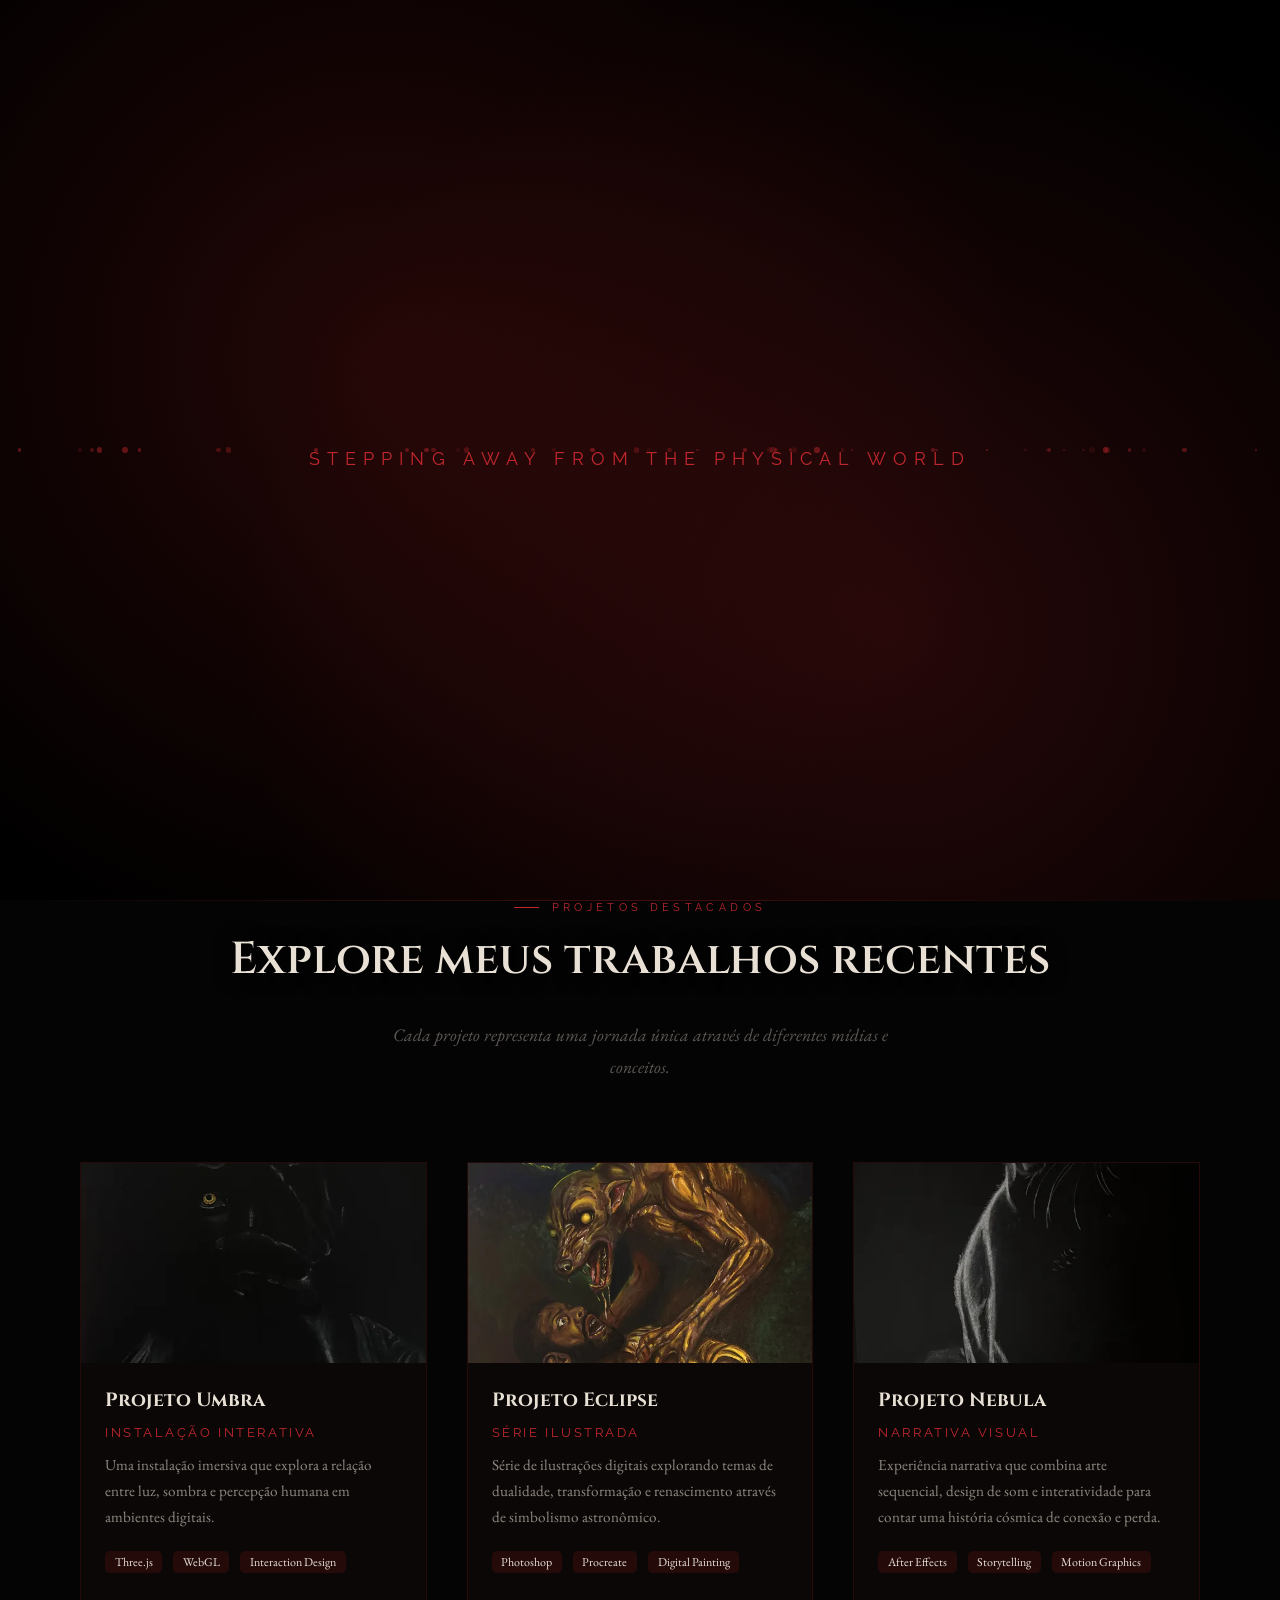
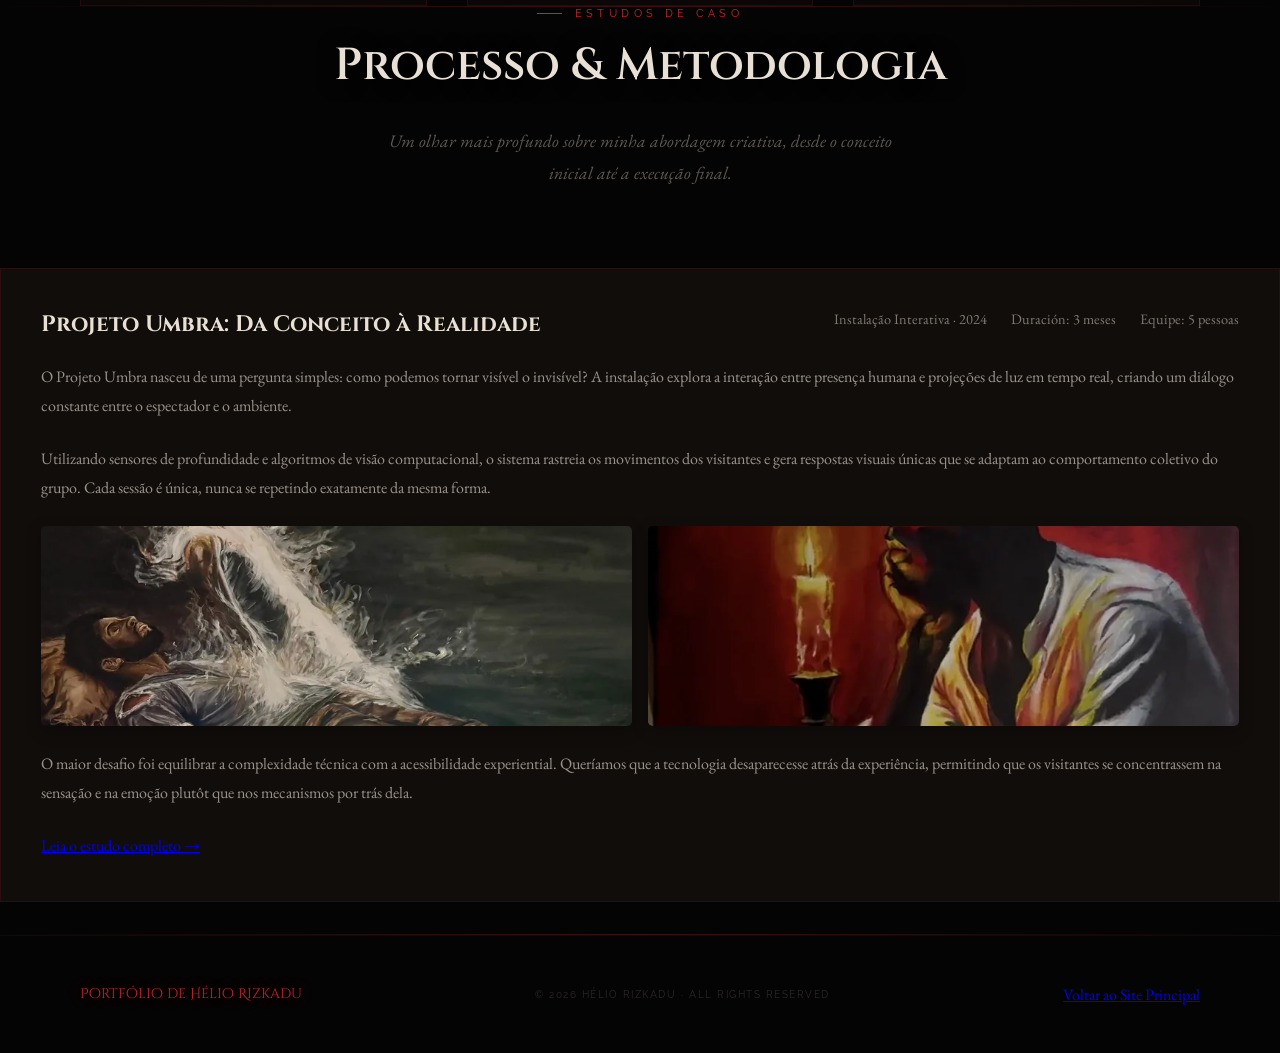
==== commit 13f72ebe: "Otimizacao do site" ====
--- a/portfolio.html
+++ b/portfolio.html
@@ -58,7 +58,7 @@
         <div class="hero-cover">
             <div class="cover-frame">
                 <!-- You can replace this with a representative image -->
-                <img src="Ambu.png" alt="Portfolio Cover" class="cover-img" />
+                <img src="Ambu.webp" alt="Portfolio Cover" class="cover-img" fetchpriority="high" />
             </div>
         </div>
     </section>
@@ -79,7 +79,7 @@
             <!-- Project Card 1 -->
             <div class="project-card reveal">
                 <div class="project-media">
-                    <img src="IMG_0015.jpeg" alt="Projeto 1" class="project-img">
+                    <img src="telas/IMG_0015.webp" alt="Projeto 1" class="project-img" loading="lazy">
                     <div class="project-overlay">
                         <div class="project-links">
                             <a href="#" class="project-link">Ver Detalhes</a>
@@ -104,7 +104,7 @@
             <!-- Project Card 2 -->
             <div class="project-card reveal">
                 <div class="project-media">
-                    <img src="IMG_0492.jpeg" alt="Projeto 2" class="project-img">
+                    <img src="telas/IMG_0492.webp" alt="Projeto 2" class="project-img" loading="lazy">
                     <div class="project-overlay">
                         <div class="project-links">
                             <a href="#" class="project-link">Ver Detalhes</a>
@@ -129,7 +129,7 @@
             <!-- Project Card 3 -->
             <div class="project-card reveal">
                 <div class="project-media">
-                    <img src="IMG_0564.jpeg" alt="Projeto 3" class="project-img">
+                    <img src="telas/IMG_0564.webp" alt="Projeto 3" class="project-img" loading="lazy">
                     <div class="project-overlay">
                         <div class="project-links">
                             <a href="#" class="project-link">Ver Detalhes</a>
@@ -182,8 +182,8 @@
                     Utilizando sensores de profundidade e algoritmos de visão computacional, o sistema rastreia os movimentos dos visitantes e gera respostas visuais únicas que se adaptam ao comportamento coletivo do grupo. Cada sessão é única, nunca se repetindo exatamente da mesma forma.
                 </p>
                 <div class="case-study-images">
-                    <img src="IMG_1305.jpeg" alt="Processo do Projeto Umbra" class="case-study-img">
-                    <img src="IMG_1746.jpeg" alt="Instalação Umbra em ação" class="case-study-img">
+                    <img src="telas/IMG_1305.webp" alt="Processo do Projeto Umbra" class="case-study-img" loading="lazy">
+                    <img src="telas/IMG_1746.webp" alt="Instalação Umbra em ação" class="case-study-img" loading="lazy">
                 </div>
                 <p>
                     O maior desafio foi equilibrar a complexidade técnica com a acessibilidade experiential. Queríamos que a tecnologia desaparecesse atrás da experiência, permitindo que os visitantes se concentrassem na sensação e na emoção plutôt que nos mecanismos por trás dela.
--- a/style.css
+++ b/style.css
@@ -170,6 +170,8 @@
   background: repeating-linear-gradient(90deg, transparent 0%, rgba(139,26,26,0.02) 10%, transparent 20%);
   animation: drift var(--dur, 25s) linear infinite;
   opacity: 0.6;
+  will-change: transform;
+  transform: translateZ(0);
 }
 .mist-layer:nth-child(2) { --dur: 35s; animation-direction: reverse; top: 30%; opacity: .4; }
 .mist-layer:nth-child(3) { --dur: 45s; top: 60%; opacity: .3; }
@@ -320,9 +322,11 @@
   filter: contrast(1.05) saturate(1.1);
   transition: transform .6s ease, box-shadow .6s ease;
 }
-.cover-img:hover {
-  transform: scale(1.02) translateY(-4px);
-  box-shadow: 0 40px 100px rgba(0,0,0,.95), 0 0 60px rgba(192,39,45,.45);
+@media (hover: hover) {
+  .cover-img:hover {
+    transform: scale(1.02) translateY(-4px);
+    box-shadow: 0 40px 100px rgba(0,0,0,.95), 0 0 60px rgba(192,39,45,.45);
+  }
 }
 .cover-frame::before {
   content: '';
@@ -590,6 +594,7 @@
   height: 440px;
   transition: transform 0.8s cubic-bezier(0.25, 0.8, 0.25, 1);
   transform-style: preserve-3d;
+  will-change: transform;
 }
 
 .saga-card.flipped .saga-card-inner {
@@ -618,14 +623,16 @@
   overflow: hidden;
   transition: border-color .4s;
 }
-.saga-card:hover .saga-card-front {
-  border-color: rgba(192,39,45,.5);
-}
-.saga-card:hover .saga-card-inner {
-  box-shadow: 0 0 40px rgba(139,26,26,.2);
-}
-.saga-card:hover .saga-card-img {
-  transform: scale(1.04);
+@media (hover: hover) {
+  .saga-card:hover .saga-card-front {
+    border-color: rgba(192,39,45,.5);
+  }
+  .saga-card:hover .saga-card-inner {
+    box-shadow: 0 0 40px rgba(139,26,26,.2);
+  }
+  .saga-card:hover .saga-card-img {
+    transform: scale(1.04);
+  }
 }
 
 .saga-card--dim .saga-card-front {
@@ -641,11 +648,15 @@
 .saga-card-back {
   border: 1px solid rgba(192,39,45,.5);
   background: linear-gradient(160deg, rgba(139,26,26,.15), rgba(5,4,4,.95));
-  transform: rotateY(180deg);
+  transform: rotateY(180deg) translateZ(1px);
+  -webkit-transform: rotateY(180deg) translateZ(1px);
   display: flex;
   flex-direction: column;
   justify-content: flex-start;
   overflow-y: auto;
+  -webkit-overflow-scrolling: touch;
+  overscroll-behavior: contain;
+  touch-action: pan-y;
   transition: border-color .4s;
   scrollbar-width: thin;
   scrollbar-color: var(--crimson) var(--shadow);
@@ -887,10 +898,12 @@
   filter: contrast(1.05) saturate(1.1) grayscale(0.15);
   transition: transform .6s ease, box-shadow .6s ease, filter .6s ease;
 }
-.author-photo:hover {
-  transform: scale(1.02) translateY(-4px);
-  box-shadow: 0 30px 80px rgba(0,0,0,.9), 0 0 50px rgba(192,39,45,.35);
-  filter: contrast(1.05) saturate(1.15) grayscale(0);
+@media (hover: hover) {
+  .author-photo:hover {
+    transform: scale(1.02) translateY(-4px);
+    box-shadow: 0 30px 80px rgba(0,0,0,.9), 0 0 50px rgba(192,39,45,.35);
+    filter: contrast(1.05) saturate(1.15) grayscale(0);
+  }
 }
 .author-frame::after {
   content: '';
@@ -1061,18 +1074,20 @@
 }
 
 /* Hover effects — Otherside-inspired "float up" */
-.carousel-slide:hover {
-  transform: translateY(-12px) scale(1.04);
-  box-shadow: 0 25px 60px rgba(0,0,0,.8), 0 0 40px rgba(139,26,26,.25);
-  border-color: rgba(192,39,45,.5);
-  z-index: 5;
-}
-.carousel-slide:hover img {
-  transform: scale(1.08);
-  filter: saturate(1.2) contrast(1.1);
-}
-.carousel-slide:hover .slide-overlay {
-  opacity: 0;
+@media (hover: hover) {
+  .carousel-slide:hover {
+    transform: translateY(-12px) scale(1.04);
+    box-shadow: 0 25px 60px rgba(0,0,0,.8), 0 0 40px rgba(139,26,26,.25);
+    border-color: rgba(192,39,45,.5);
+    z-index: 5;
+  }
+  .carousel-slide:hover img {
+    transform: scale(1.08);
+    filter: saturate(1.2) contrast(1.1);
+  }
+  .carousel-slide:hover .slide-overlay {
+    opacity: 0;
+  }
 }
 
 /* ==================== NEWSLETTER ==================== */
@@ -1117,44 +1132,122 @@
   line-height: 1.8;
 }
 
+/* ==================== KIT FORM OVERRIDES ==================== */
+.kit-form-wrapper {
+  max-width: 540px;
+  margin: 0 auto 1.5rem;
+}
+
+/* Reset Kit container and center it */
+.kit-form-wrapper .formkit-form[data-uid="5d364723c3"] {
+  max-width: 100% !important;
+  font-family: 'EB Garamond', serif !important;
+  margin: 0 auto !important;
+  background: transparent !important;
+  border: none !important;
+  padding: 0 !important;
+}
+
+/* Row layout */
+.kit-form-wrapper .formkit-fields {
+  display: flex !important;
+  gap: 0 !important;
+  flex-wrap: nowrap !important;
+  justify-content: center !important;
+}
+
+.kit-form-wrapper .formkit-field {
+  flex: 1 1 auto !important;
+  margin-bottom: 0 !important;
+}
+
+/* Mobile responsive stacking for Kit form */
+@media (max-width: 640px) {
+  .kit-form-wrapper .formkit-fields {
+    flex-direction: column !important;
+  }
+  .kit-form-wrapper .formkit-input {
+    border-right: 1px solid rgba(139,26,26,.35) !important;
+    border-bottom: none !important;
+    border-radius: 0 !important;
+    text-align: center !important;
+  }
+  .kit-form-wrapper .formkit-submit {
+    width: 100% !important;
+  }
+}
+
+/* Email input */
+.kit-form-wrapper .formkit-input {
+  flex: 1 !important;
+  padding: 1rem 1.5rem !important;
+  font-family: 'EB Garamond', serif !important;
+  font-size: 1rem !important;
+  font-style: italic !important;
+  background: rgba(200,191,181,.04) !important;
+  border: 1px solid rgba(139,26,26,.35) !important;
+  border-right: none !important;
+  border-radius: 0 !important;
+  color: var(--bone) !important;
+  outline: none !important;
+  transition: border-color .3s, box-shadow .3s !important;
+  min-height: 54px !important;
+}
+.kit-form-wrapper .formkit-input::placeholder {
+  color: rgba(200,191,181,.3) !important;
+  opacity: 1 !important;
+}
+.kit-form-wrapper .formkit-input:focus {
+  border-color: rgba(192,39,45,.6) !important;
+  box-shadow: 0 0 20px rgba(139,26,26,.15) !important;
+}
+
+/* Submit button */
+.kit-form-wrapper .formkit-submit {
+  font-family: 'Cinzel', serif !important;
+  font-size: .72rem !important;
+  letter-spacing: .2em !important;
+  text-transform: uppercase !important;
+  color: var(--bone) !important;
+  background: var(--blood) !important;
+  border: 1px solid var(--blood-bright) !important;
+  border-radius: 0 !important;
+  padding: 1rem 2rem !important;
+  cursor: pointer !important;
+  transition: all .3s !important;
+  white-space: nowrap !important;
+  min-height: 54px !important;
+  margin-bottom: 0 !important;
+  flex: 0 0 auto !important;
+}
+.kit-form-wrapper .formkit-submit:hover {
+  background: var(--blood-bright) !important;
+  box-shadow: 0 0 25px rgba(192,39,45,.4) !important;
+}
+.kit-form-wrapper .formkit-submit > span {
+  padding: 0 !important;
+}
+
+/* Success / error alerts */
+.kit-form-wrapper .formkit-alert-error {
+  background: rgba(139,26,26,.15) !important;
+  border-color: rgba(192,39,45,.4) !important;
+  color: rgba(200,191,181,.8) !important;
+  border-radius: 0 !important;
+  margin-bottom: .8rem !important;
+}
+
+/* "Built with Kit" footer link — hidden */
+.kit-form-wrapper .formkit-powered-by-convertkit-container {
+  display: none !important;
+}
+
+/* Legacy selectors (kept for safety) */
 .email-form { display: flex; max-width: 500px; margin: 0 auto 1.2rem; }
-.email-input {
-  flex: 1;
-  padding: 1rem 1.5rem;
-  font-family: 'EB Garamond', serif;
-  font-size: 1rem;
-  font-style: italic;
-  background: rgba(200,191,181,.04);
-  border: 1px solid rgba(139,26,26,.35);
-  border-right: none;
-  color: var(--bone);
-  outline: none;
-  transition: border-color .3s, box-shadow .3s;
-  min-height: 44px;
-  display: flex;
-  align-items: center;
-}
+.email-input { flex: 1; padding: 1rem 1.5rem; font-family: 'EB Garamond', serif; font-size: 1rem; font-style: italic; background: rgba(200,191,181,.04); border: 1px solid rgba(139,26,26,.35); border-right: none; color: var(--bone); outline: none; transition: border-color .3s, box-shadow .3s; min-height: 44px; }
 .email-input::placeholder { color: rgba(200,191,181,.25); }
 .email-input:focus { border-color: rgba(192,39,45,.6); box-shadow: 0 0 20px rgba(139,26,26,.15); }
-.email-input.error { border-color: rgba(192,39,45,.8); }
-
-.email-btn {
-  font-family: 'Cinzel', serif;
-  font-size: .72rem;
-  letter-spacing: .2em;
-  text-transform: uppercase;
-  color: var(--bone);
-  background: var(--blood);
-  border: 1px solid var(--blood-bright);
-  padding: 1rem 2rem;
-  cursor: pointer;
-  transition: all .3s;
-  white-space: nowrap;
-  min-height: 44px;
-  display: flex;
-  align-items: center;
-  justify-content: center;
-}
+.email-btn { font-family: 'Cinzel', serif; font-size: .72rem; letter-spacing: .2em; text-transform: uppercase; color: var(--bone); background: var(--blood); border: 1px solid var(--blood-bright); padding: 1rem 2rem; cursor: pointer; transition: all .3s; white-space: nowrap; min-height: 44px; }
 .email-btn:hover { background: var(--blood-bright); box-shadow: 0 0 25px rgba(192,39,45,.4); }
 .email-btn:disabled { opacity: .6; cursor: default; }
 .email-btn.success { background: #2a5a2a; border-color: #3a7a3a; }
@@ -1247,6 +1340,7 @@
 }
 
 @media (max-width: 960px) {
+  body::after { display: none !important; }
   nav { padding: 1rem 1.5rem; }
   .nav-links { gap: 1.5rem; }
 
@@ -1334,9 +1428,11 @@
   transition: transform .3s ease, box-shadow .3s ease;
 }
 
-.project-card:hover {
-  transform: translateY(-5px);
-  box-shadow: 0 10px 20px rgba(0,0,0,.3);
+@media (hover: hover) {
+  .project-card:hover {
+    transform: translateY(-5px);
+    box-shadow: 0 10px 20px rgba(0,0,0,.3);
+  }
 }
 
 .project-media {
@@ -1353,8 +1449,10 @@
   transition: transform .5s ease;
 }
 
-.project-card:hover .project-media img {
-  transform: scale(1.05);
+@media (hover: hover) {
+  .project-card:hover .project-media img {
+    transform: scale(1.05);
+  }
 }
 
 .project-overlay {
@@ -1368,8 +1466,10 @@
   transition: opacity .3s ease;
 }
 
-.project-card:hover .project-overlay {
-  opacity: 1;
+@media (hover: hover) {
+  .project-card:hover .project-overlay {
+    opacity: 1;
+  }
 }
 
 .project-links {
@@ -1518,6 +1618,21 @@
     grid-template-columns: 1fr;
     padding: 0 2rem;
   }
+
+  .project-overlay {
+    opacity: 1 !important;
+    background: rgba(5, 4, 4, 0.65) !important;
+  }
+
+  @media (hover: none) {
+    .project-card:hover {
+      transform: none !important;
+      box-shadow: none !important;
+    }
+    .project-card:hover .project-media img {
+      transform: none !important;
+    }
+  }
   
   .case-study {
     padding: 1.5rem;
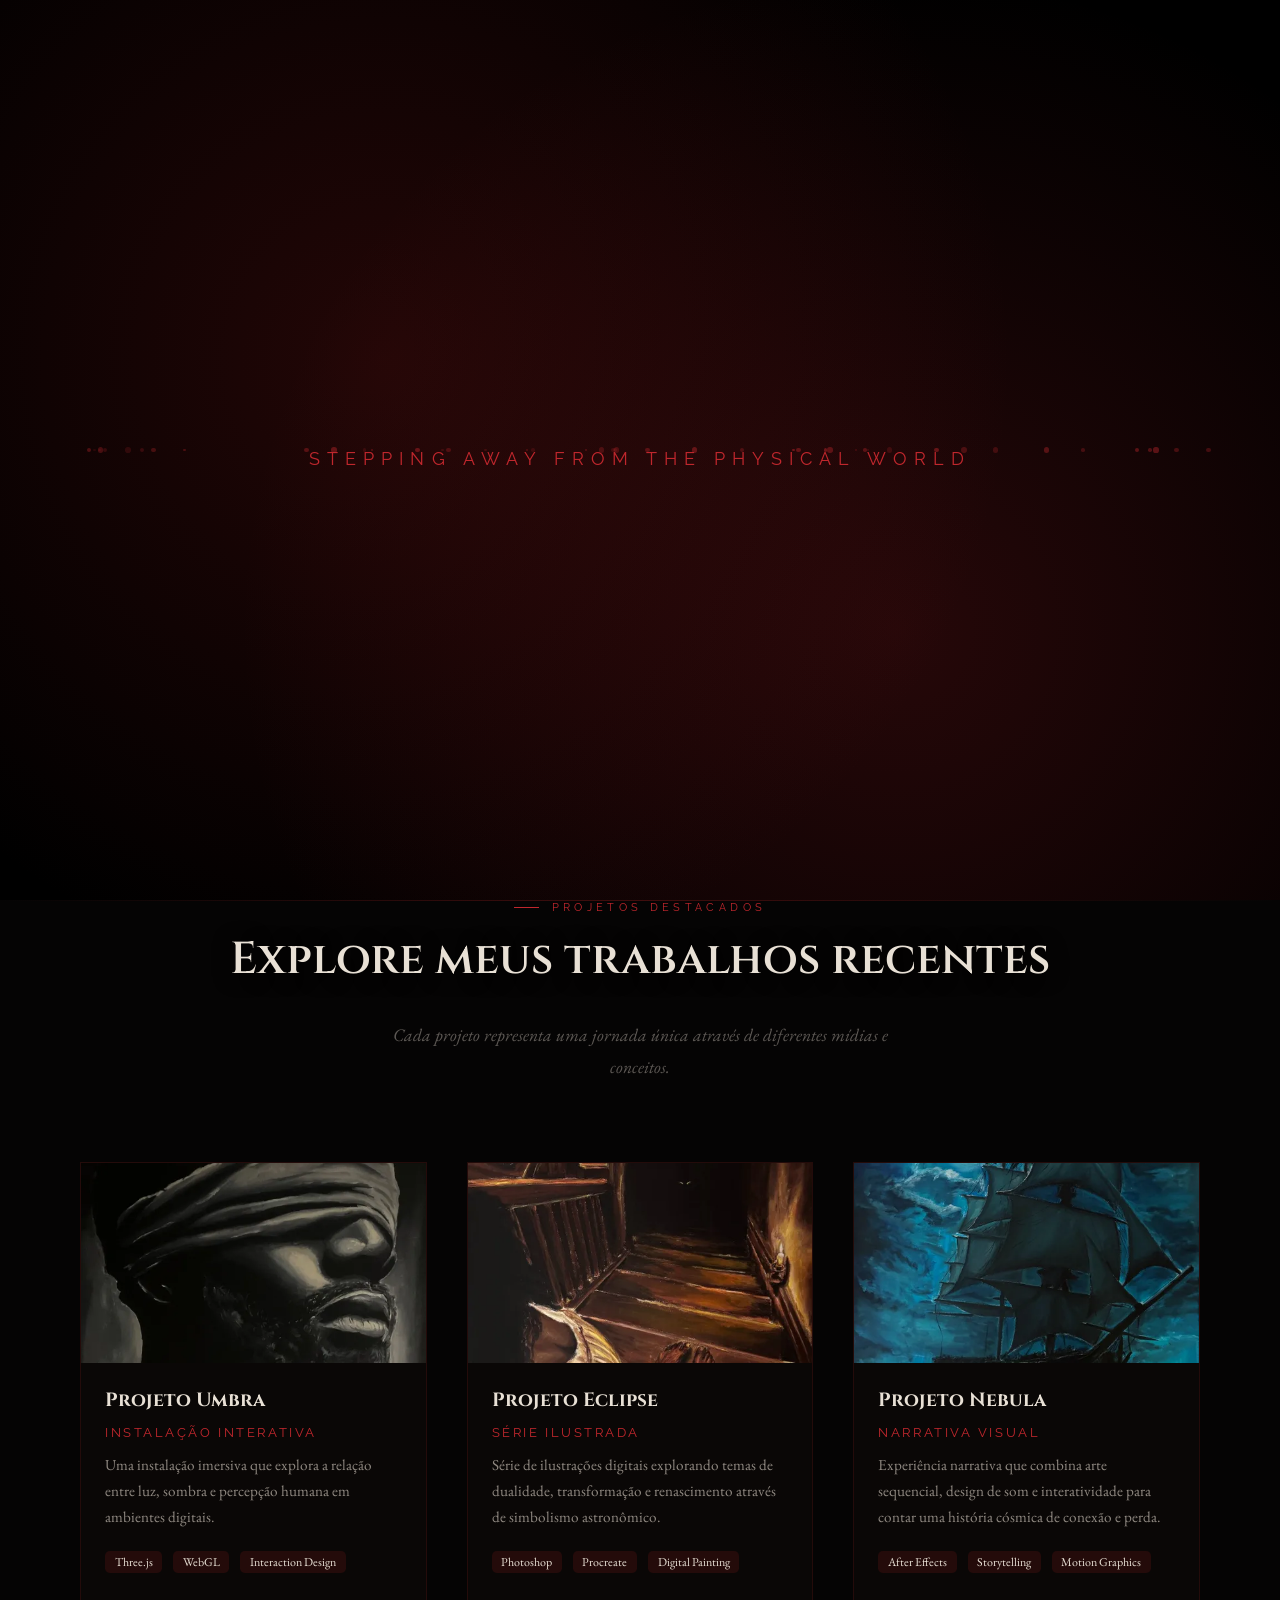
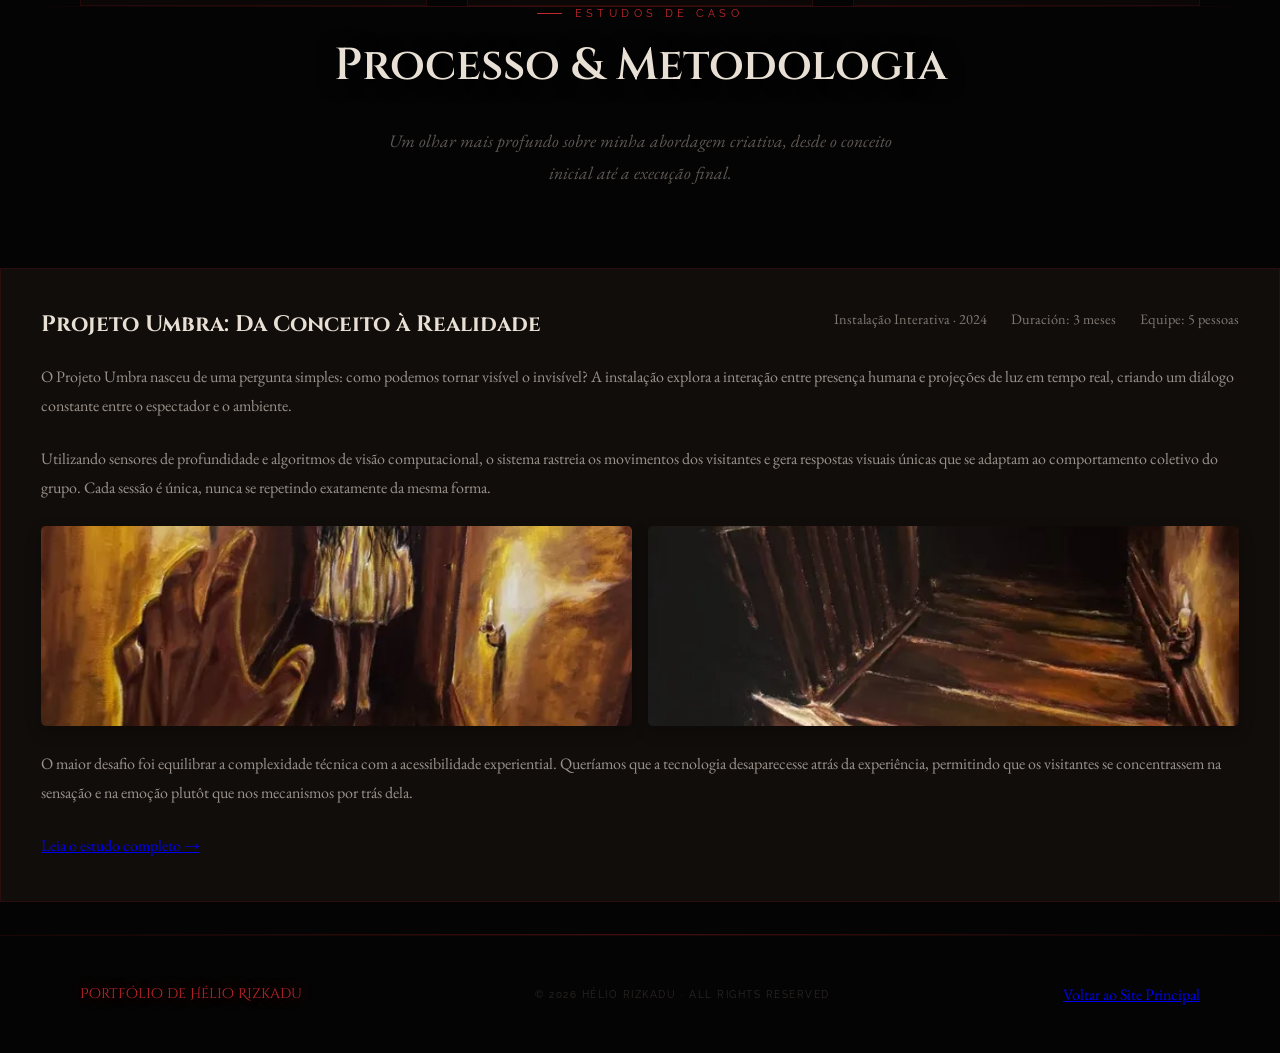
==== commit a3324fc3: "n3w pictur3s" ====
--- a/portfolio.html
+++ b/portfolio.html
@@ -79,7 +79,7 @@
             <!-- Project Card 1 -->
             <div class="project-card reveal">
                 <div class="project-media">
-                    <img src="telas/IMG_0015.webp" alt="Projeto 1" class="project-img" loading="lazy">
+                    <img src="telas/tela1.webp" alt="Projeto 1" class="project-img" loading="lazy">
                     <div class="project-overlay">
                         <div class="project-links">
                             <a href="#" class="project-link">Ver Detalhes</a>
@@ -104,7 +104,7 @@
             <!-- Project Card 2 -->
             <div class="project-card reveal">
                 <div class="project-media">
-                    <img src="telas/IMG_0492.webp" alt="Projeto 2" class="project-img" loading="lazy">
+                    <img src="telas/tela2.webp" alt="Projeto 2" class="project-img" loading="lazy">
                     <div class="project-overlay">
                         <div class="project-links">
                             <a href="#" class="project-link">Ver Detalhes</a>
@@ -129,7 +129,7 @@
             <!-- Project Card 3 -->
             <div class="project-card reveal">
                 <div class="project-media">
-                    <img src="telas/IMG_0564.webp" alt="Projeto 3" class="project-img" loading="lazy">
+                    <img src="telas/tela3.webp" alt="Projeto 3" class="project-img" loading="lazy">
                     <div class="project-overlay">
                         <div class="project-links">
                             <a href="#" class="project-link">Ver Detalhes</a>
@@ -182,8 +182,8 @@
                     Utilizando sensores de profundidade e algoritmos de visão computacional, o sistema rastreia os movimentos dos visitantes e gera respostas visuais únicas que se adaptam ao comportamento coletivo do grupo. Cada sessão é única, nunca se repetindo exatamente da mesma forma.
                 </p>
                 <div class="case-study-images">
-                    <img src="telas/IMG_1305.webp" alt="Processo do Projeto Umbra" class="case-study-img" loading="lazy">
-                    <img src="telas/IMG_1746.webp" alt="Instalação Umbra em ação" class="case-study-img" loading="lazy">
+                    <img src="telas/tela4.webp" alt="Processo do Projeto Umbra" class="case-study-img" loading="lazy">
+                    <img src="telas/tela2.webp" alt="Instalação Umbra em ação" class="case-study-img" loading="lazy">
                 </div>
                 <p>
                     O maior desafio foi equilibrar a complexidade técnica com a acessibilidade experiential. Queríamos que a tecnologia desaparecesse atrás da experiência, permitindo que os visitantes se concentrassem na sensação e na emoção plutôt que nos mecanismos por trás dela.
--- a/style.css
+++ b/style.css
@@ -1355,6 +1355,45 @@
   #saga { padding: 5rem 1.5rem; }
   .saga-grid { grid-template-columns: 1fr; }
 
+  /* Mobile: Flat flip with auto-expanding height to prevent scroll bug */
+  .saga-card {
+    height: auto !important;
+  }
+  .saga-card-inner {
+    height: 440px;
+    transform-style: flat !important;
+    transition: height 0.4s ease, opacity 0.4s ease;
+  }
+  .saga-card.flipped .saga-card-inner {
+    transform: none !important;
+    height: auto !important;
+  }
+  .saga-card-front {
+    transition: opacity 0.4s ease;
+  }
+  .saga-card.flipped .saga-card-front {
+    opacity: 0 !important;
+    pointer-events: none !important;
+    position: absolute !important;
+  }
+  .saga-card-back {
+    transform: none !important;
+    -webkit-transform: none !important;
+    opacity: 0;
+    pointer-events: none;
+    position: absolute;
+    inset: 0;
+    height: 100%;
+    transition: opacity 0.4s ease;
+  }
+  .saga-card.flipped .saga-card-back {
+    opacity: 1 !important;
+    pointer-events: auto !important;
+    position: relative !important;
+    height: auto !important;
+    overflow-y: visible !important;
+  }
+
   #obras { padding: 5rem 0 3rem; }
   .carousel-slide { width: 260px; height: 195px; }
 
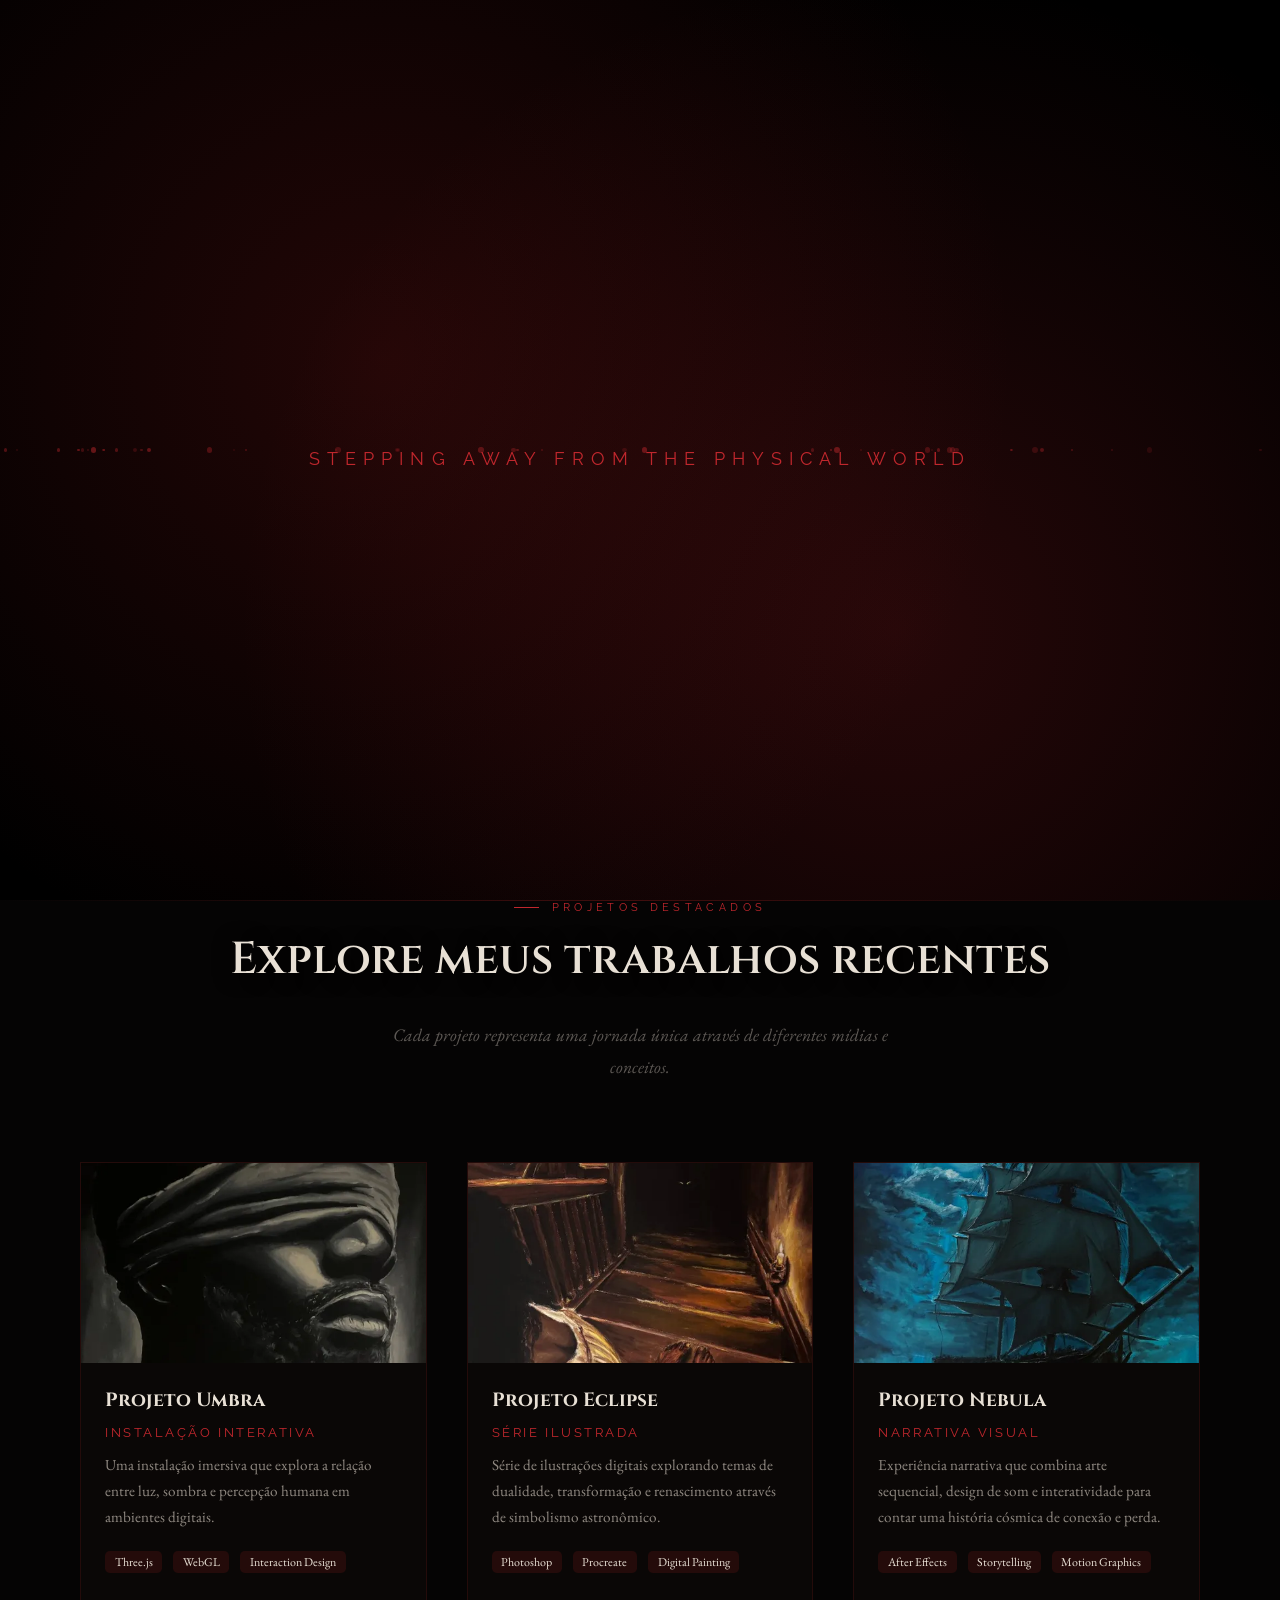
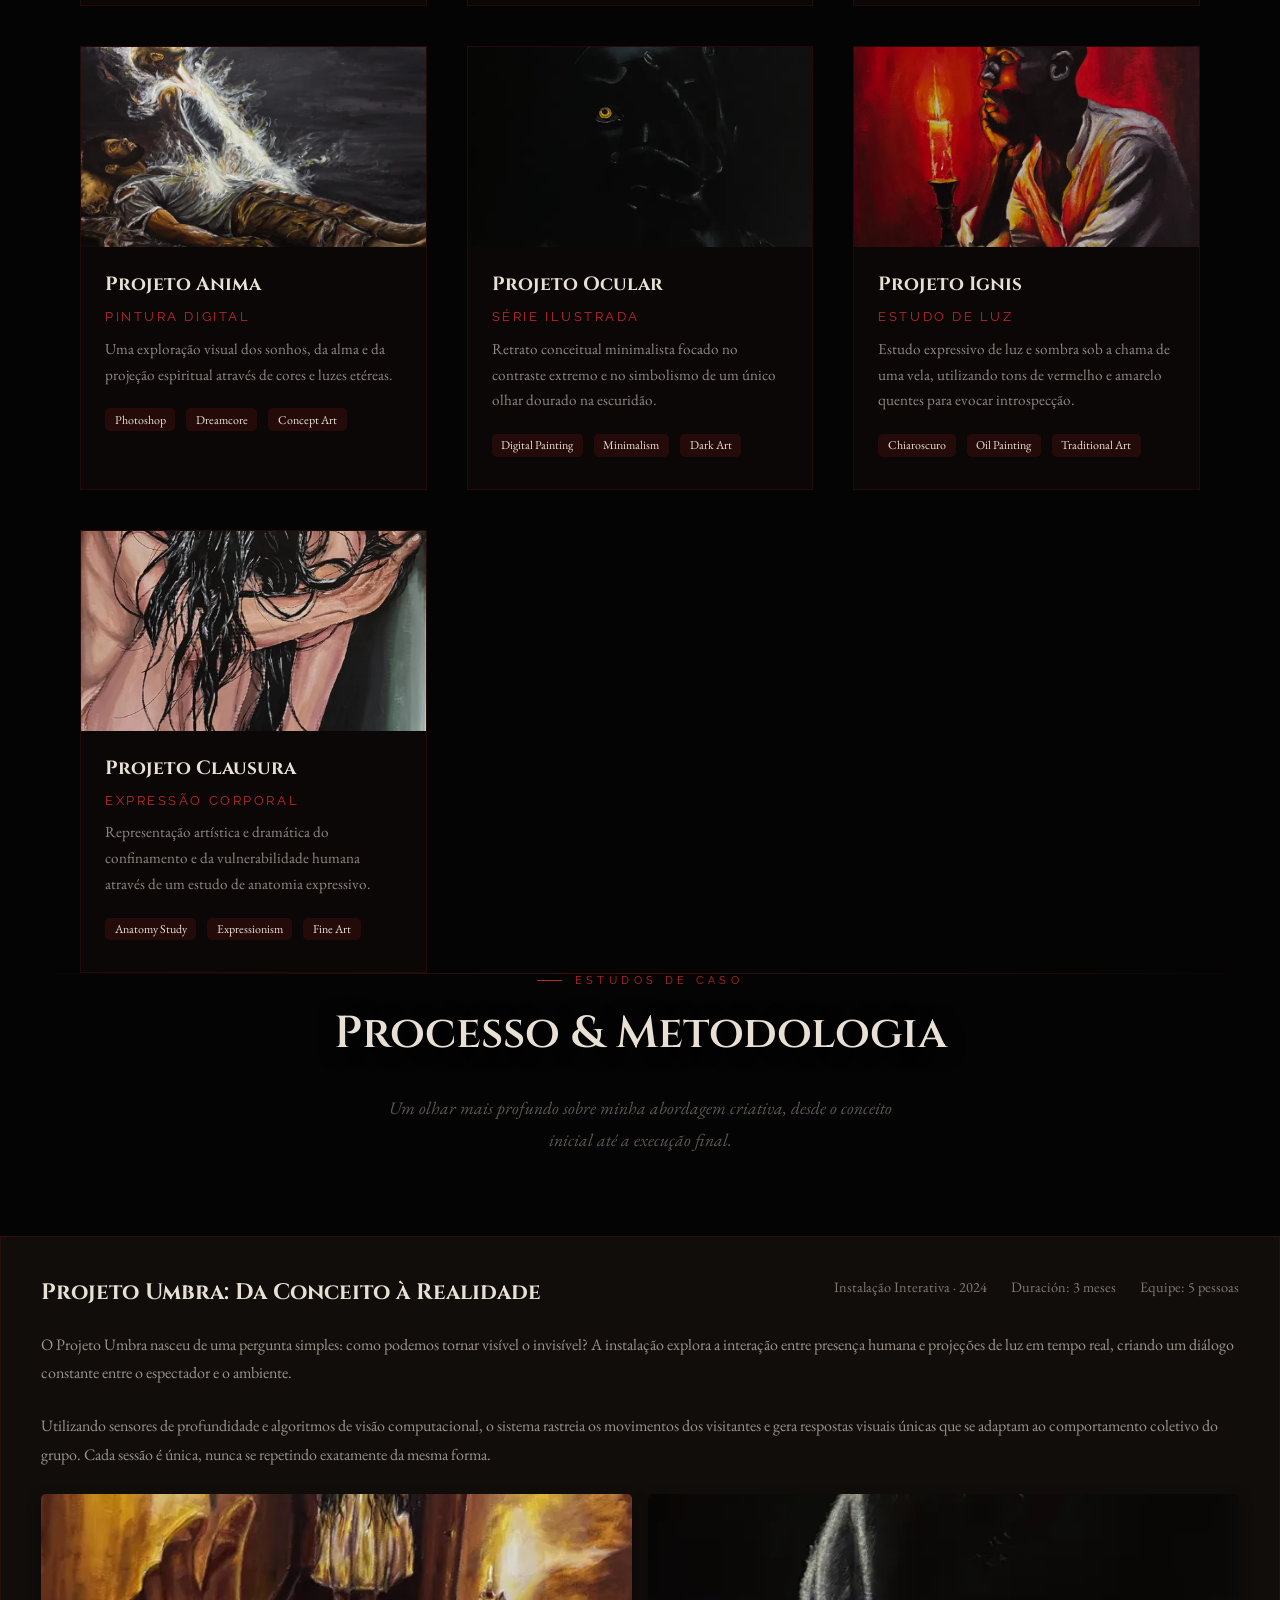
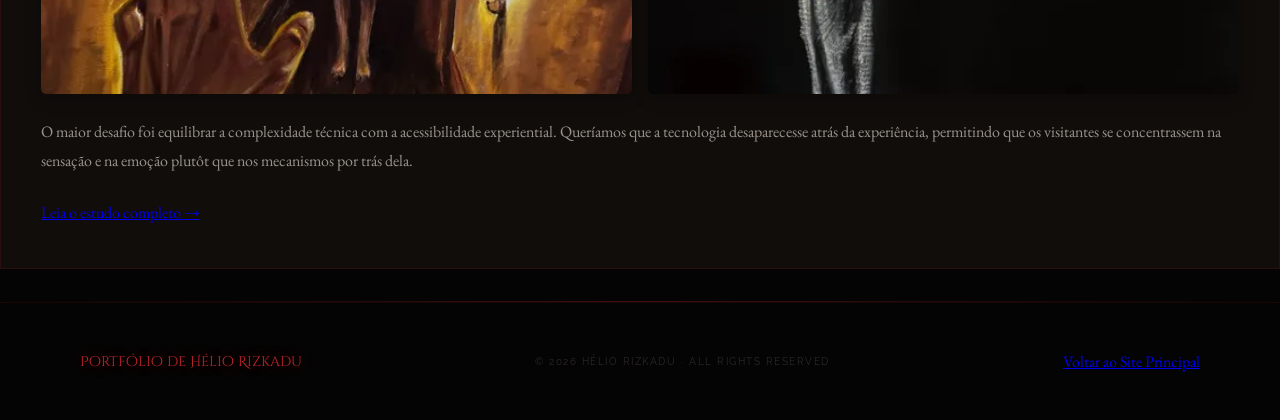
==== commit 6aec9925: "novas imagens" ====
--- a/portfolio.html
+++ b/portfolio.html
@@ -150,6 +150,106 @@
                     </div>
                 </div>
             </div>
+
+            <!-- Project Card 4 -->
+            <div class="project-card reveal">
+                <div class="project-media">
+                    <img src="telas/tela6.webp" alt="Projeto 4" class="project-img" loading="lazy">
+                    <div class="project-overlay">
+                        <div class="project-links">
+                            <a href="#" class="project-link">Ver Detalhes</a>
+                            <a href="#" class="project-link">Case Study</a>
+                        </div>
+                    </div>
+                </div>
+                <div class="project-info">
+                    <h3 class="project-title">Projeto Anima</h3>
+                    <p class="project-category">Pintura Digital</p>
+                    <p class="project-description">
+                        Uma exploração visual dos sonhos, da alma e da projeção espiritual através de cores e luzes etéreas.
+                    </p>
+                    <div class="project-tech">
+                        <span class="tech-tag">Photoshop</span>
+                        <span class="tech-tag">Dreamcore</span>
+                        <span class="tech-tag">Concept Art</span>
+                    </div>
+                </div>
+            </div>
+
+            <!-- Project Card 5 -->
+            <div class="project-card reveal">
+                <div class="project-media">
+                    <img src="telas/tela7.webp" alt="Projeto 5" class="project-img" loading="lazy">
+                    <div class="project-overlay">
+                        <div class="project-links">
+                            <a href="#" class="project-link">Ver Detalhes</a>
+                            <a href="#" class="project-link">Case Study</a>
+                        </div>
+                    </div>
+                </div>
+                <div class="project-info">
+                    <h3 class="project-title">Projeto Ocular</h3>
+                    <p class="project-category">Série Ilustrada</p>
+                    <p class="project-description">
+                        Retrato conceitual minimalista focado no contraste extremo e no simbolismo de um único olhar dourado na escuridão.
+                    </p>
+                    <div class="project-tech">
+                        <span class="tech-tag">Digital Painting</span>
+                        <span class="tech-tag">Minimalism</span>
+                        <span class="tech-tag">Dark Art</span>
+                    </div>
+                </div>
+            </div>
+
+            <!-- Project Card 6 -->
+            <div class="project-card reveal">
+                <div class="project-media">
+                    <img src="telas/tela8.webp" alt="Projeto 6" class="project-img" loading="lazy">
+                    <div class="project-overlay">
+                        <div class="project-links">
+                            <a href="#" class="project-link">Ver Detalhes</a>
+                            <a href="#" class="project-link">Case Study</a>
+                        </div>
+                    </div>
+                </div>
+                <div class="project-info">
+                    <h3 class="project-title">Projeto Ignis</h3>
+                    <p class="project-category">Estudo de Luz</p>
+                    <p class="project-description">
+                        Estudo expressivo de luz e sombra sob a chama de uma vela, utilizando tons de vermelho e amarelo quentes para evocar introspecção.
+                    </p>
+                    <div class="project-tech">
+                        <span class="tech-tag">Chiaroscuro</span>
+                        <span class="tech-tag">Oil Painting</span>
+                        <span class="tech-tag">Traditional Art</span>
+                    </div>
+                </div>
+            </div>
+
+            <!-- Project Card 7 -->
+            <div class="project-card reveal">
+                <div class="project-media">
+                    <img src="telas/tela9.webp" alt="Projeto 7" class="project-img" loading="lazy">
+                    <div class="project-overlay">
+                        <div class="project-links">
+                            <a href="#" class="project-link">Ver Detalhes</a>
+                            <a href="#" class="project-link">Case Study</a>
+                        </div>
+                    </div>
+                </div>
+                <div class="project-info">
+                    <h3 class="project-title">Projeto Clausura</h3>
+                    <p class="project-category">Expressão Corporal</p>
+                    <p class="project-description">
+                        Representação artística e dramática do confinamento e da vulnerabilidade humana através de um estudo de anatomia expressivo.
+                    </p>
+                    <div class="project-tech">
+                        <span class="tech-tag">Anatomy Study</span>
+                        <span class="tech-tag">Expressionism</span>
+                        <span class="tech-tag">Fine Art</span>
+                    </div>
+                </div>
+            </div>
         </div>
     </section>
 
@@ -183,7 +283,7 @@
                 </p>
                 <div class="case-study-images">
                     <img src="telas/tela4.webp" alt="Processo do Projeto Umbra" class="case-study-img" loading="lazy">
-                    <img src="telas/tela2.webp" alt="Instalação Umbra em ação" class="case-study-img" loading="lazy">
+                    <img src="telas/tela5.webp" alt="Instalação Umbra em ação" class="case-study-img" loading="lazy">
                 </div>
                 <p>
                     O maior desafio foi equilibrar a complexidade técnica com a acessibilidade experiential. Queríamos que a tecnologia desaparecesse atrás da experiência, permitindo que os visitantes se concentrassem na sensação e na emoção plutôt que nos mecanismos por trás dela.
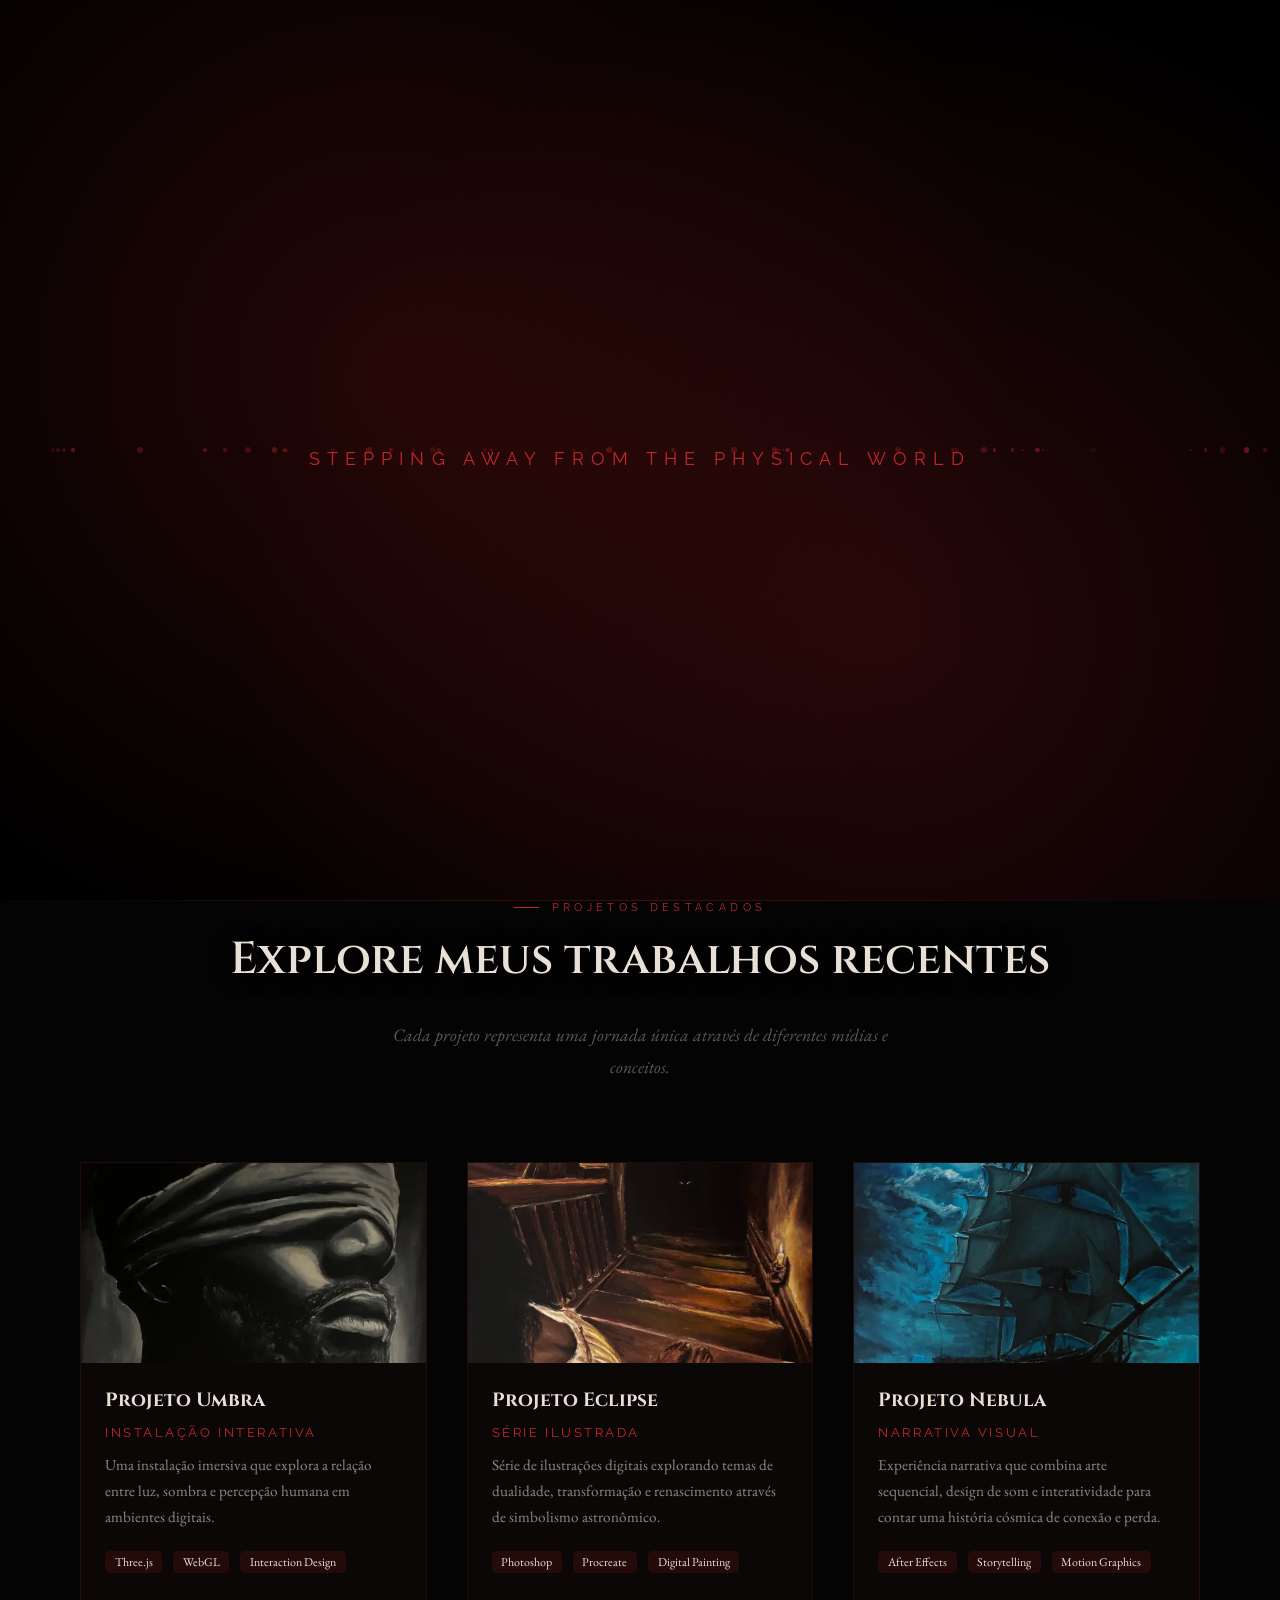
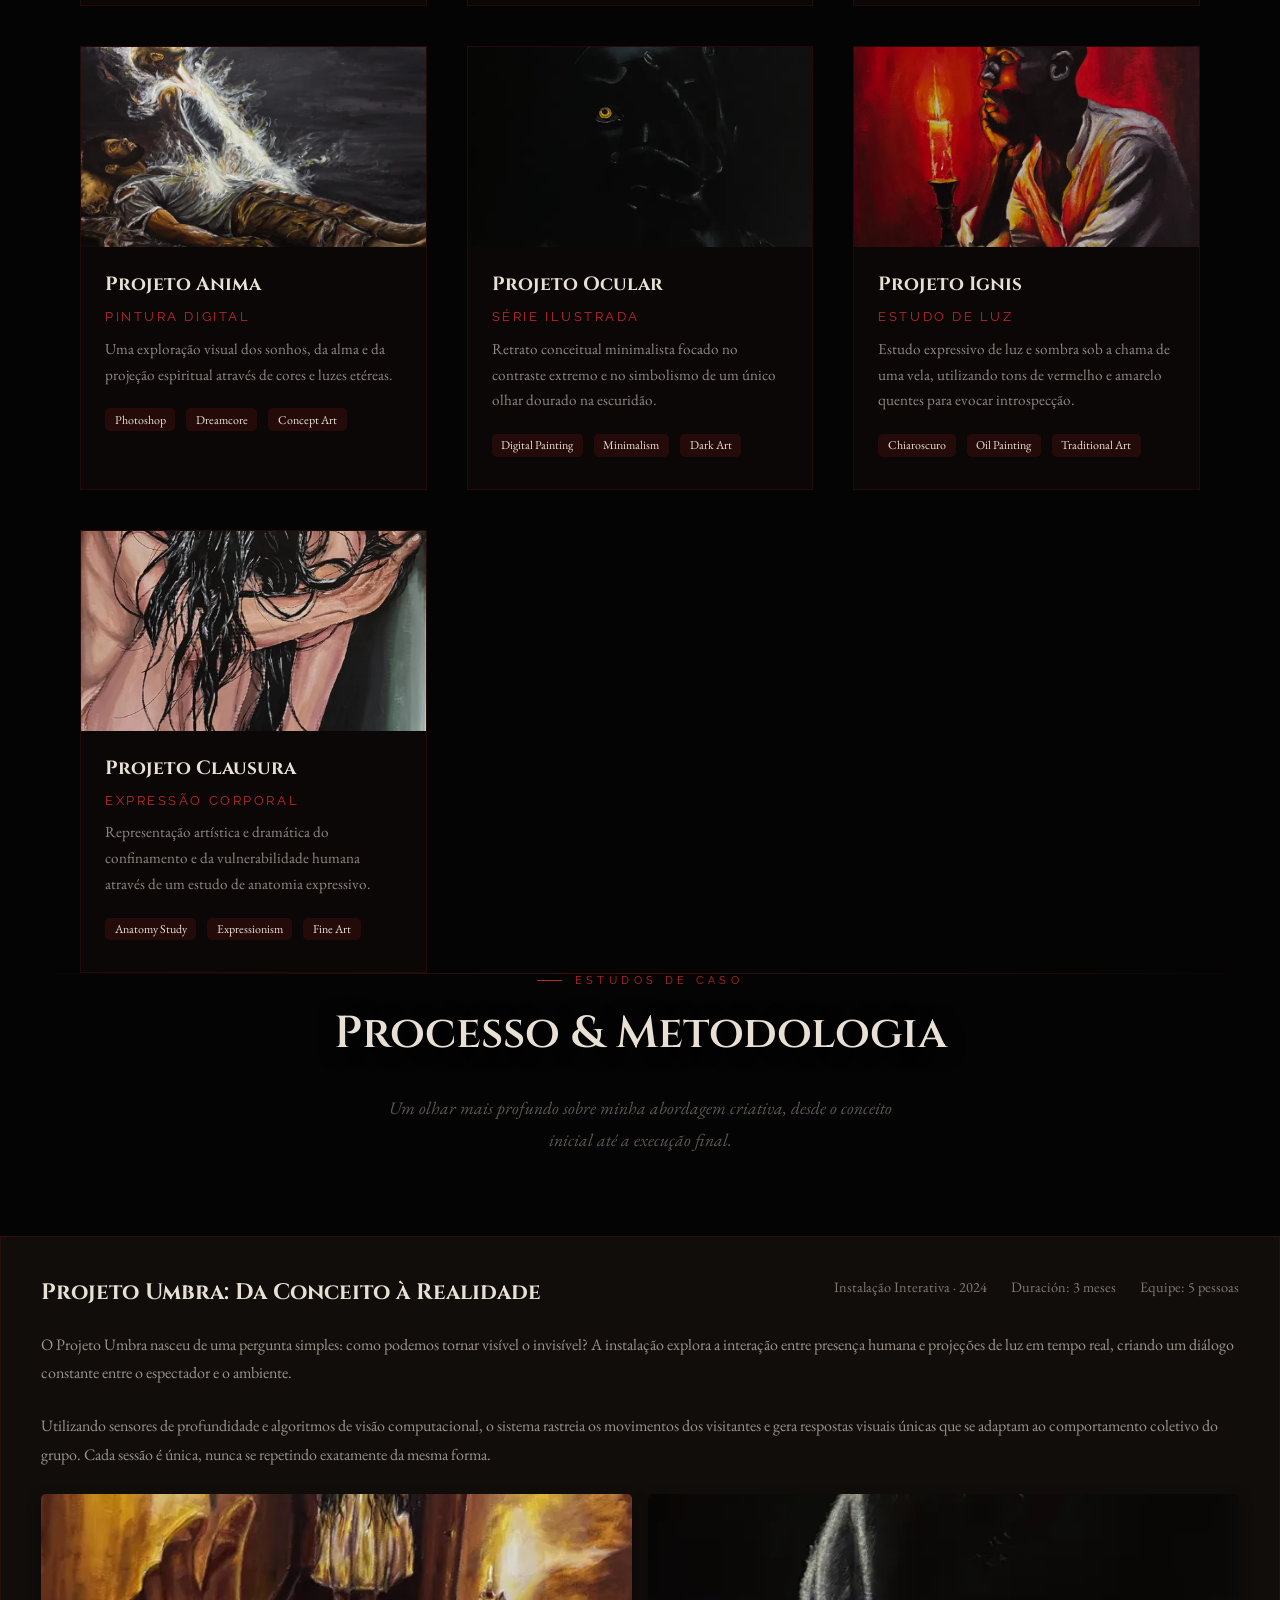
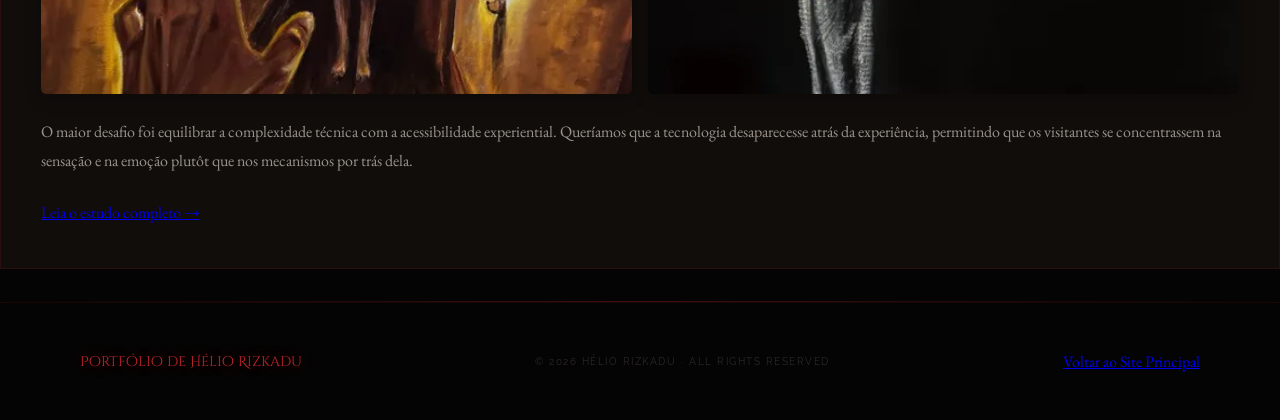
==== commit 6dafc2c8: "update navbar" ====
--- a/portfolio.html
+++ b/portfolio.html
@@ -21,6 +21,9 @@
 
     <nav>
         <a class="nav-logo" href="index.html">AMBU</a>
+        <button class="nav-toggle" aria-label="Toggle navigation">
+            <span class="hamburger"></span>
+        </button>
         <ul class="nav-links">
             <li><a href="index.html#synopsis">The Story</a></li>
             <li><a href="index.html#saga">The Saga</a></li>
--- a/style.css
+++ b/style.css
@@ -107,6 +107,22 @@
 a, button { cursor: pointer; }
 
 /* ==================== NAV ==================== */
+.nav-backdrop {
+  display: none;
+  position: fixed;
+  inset: 0;
+  background: rgba(0,0,0,0.55);
+  backdrop-filter: blur(2px);
+  -webkit-backdrop-filter: blur(2px);
+  z-index: 98;
+  opacity: 0;
+  transition: opacity 0.35s ease;
+}
+.nav-backdrop.active {
+  display: block;
+  opacity: 1;
+}
+
 nav {
   position: fixed;
   top: 0; left: 0; right: 0;
@@ -114,9 +130,16 @@
   align-items: center;
   justify-content: space-between;
   padding: 1.4rem 5rem;
-  background: linear-gradient(to bottom, rgba(5,4,4,0.97), transparent);
+  background: linear-gradient(to bottom, rgba(5,4,4,0.97) 0%, rgba(5,4,4,0.6) 80%, transparent 100%);
   z-index: 100;
   animation: fadeDown .8s ease forwards;
+  transition: padding 0.3s ease, background 0.3s ease;
+}
+nav.nav-scrolled {
+  padding: 1rem 5rem;
+  background: rgba(5,4,4,0.96);
+  border-bottom: 1px solid rgba(139,26,26,0.18);
+  box-shadow: 0 4px 24px rgba(0,0,0,0.6);
 }
 
 .nav-logo {
@@ -127,9 +150,27 @@
   color: var(--blood-bright);
   text-decoration: none;
   text-shadow: 0 0 20px rgba(192,39,45,0.5);
-}
-
-.nav-links { display: flex; gap: 3rem; list-style: none; }
+  transition: text-shadow 0.3s;
+}
+.nav-logo:hover { text-shadow: 0 0 32px rgba(224,48,48,0.9); }
+
+.nav-links {
+  position: fixed;
+  top: 0;
+  right: 5rem;
+  height: auto;
+  display: flex;
+  flex-direction: row;
+  align-items: center;
+  gap: 3rem;
+  list-style: none;
+  margin: 0;
+  padding: 1.4rem 0;
+  z-index: 99;
+  transition: padding 0.3s ease;
+}
+.nav-links.nav-scrolled { padding: 1rem 0; }
+
 .nav-links a {
   font-family: 'Raleway', sans-serif;
   font-size: .7rem;
@@ -139,10 +180,80 @@
   text-decoration: none;
   opacity: .5;
   transition: opacity .3s, color .3s, text-shadow .3s;
+  position: relative;
+}
+.nav-links a::after {
+  content: '';
+  position: absolute;
+  bottom: -3px;
+  left: 0;
+  width: 0;
+  height: 1px;
+  background: var(--crimson);
+  transition: width 0.3s ease;
 }
 .nav-links a:hover { opacity: 1; color: var(--crimson); text-shadow: 0 0 12px rgba(224,48,48,0.6); }
-.nav-links .nav-cta { color: var(--crimson); opacity: 1; }
-.nav-link-active { color: var(--crimson); opacity: 1; text-shadow: 0 0 12px rgba(224,48,48,0.6); }
+.nav-links a:hover::after { width: 100%; }
+.nav-links .nav-cta {
+  color: var(--crimson);
+  opacity: 1;
+  border: 1px solid rgba(192,39,45,0.4);
+  padding: .45rem 1.1rem;
+  border-radius: 2px;
+  transition: background 0.3s, border-color 0.3s, box-shadow 0.3s, color 0.3s;
+}
+.nav-links .nav-cta:hover {
+  background: rgba(192,39,45,0.15);
+  border-color: var(--crimson);
+  box-shadow: 0 0 16px rgba(224,48,48,0.3);
+}
+.nav-links .nav-cta::after { display: none; }
+.nav-link-active { color: var(--crimson) !important; opacity: 1 !important; text-shadow: 0 0 12px rgba(224,48,48,0.6); }
+.nav-link-active::after { width: 100% !important; }
+
+/* Hamburger Toggle Button */
+.nav-toggle {
+  display: none;
+  flex-direction: column;
+  justify-content: center;
+  align-items: center;
+  gap: 5px;
+  background: transparent;
+  border: 1px solid rgba(139,26,26,0.3);
+  border-radius: 4px;
+  cursor: pointer;
+  padding: 9px 10px;
+  z-index: 101;
+  min-height: 44px;
+  min-width: 44px;
+  transition: border-color 0.3s, background 0.3s;
+}
+.nav-toggle:hover {
+  border-color: rgba(192,39,45,0.7);
+  background: rgba(139,26,26,0.1);
+}
+.hamburger-bar {
+  display: block;
+  width: 20px;
+  height: 2px;
+  background: var(--bone);
+  border-radius: 2px;
+  transition: transform 0.35s cubic-bezier(.4,0,.2,1),
+              opacity  0.25s ease,
+              width    0.3s ease;
+  transform-origin: center;
+}
+/* X animation when open */
+.nav-toggle.open .hamburger-bar:nth-child(1) {
+  transform: translateY(7px) rotate(45deg);
+}
+.nav-toggle.open .hamburger-bar:nth-child(2) {
+  opacity: 0;
+  width: 0;
+}
+.nav-toggle.open .hamburger-bar:nth-child(3) {
+  transform: translateY(-7px) rotate(-45deg);
+}
 
 /* ==================== HERO ==================== */
 #hero {
@@ -1295,10 +1406,10 @@
 
 /* ==================== RESPONSIVE ==================== */
 @media (max-width: 640px) {
-  nav { padding: .8rem 1rem; }
-  .nav-logo { font-size: .8rem; letter-spacing: .2em; }
-  .nav-links { gap: .8rem; }
-  .nav-links a { font-size: .6rem; letter-spacing: .15em; }
+  /* nav padding handled by the 960px block — don't override drawer here */
+  nav { padding: .85rem 1rem; }
+  nav.nav-scrolled { padding: .75rem 1rem; }
+  .nav-logo { font-size: .78rem; letter-spacing: .2em; }
 
   #hero { grid-template-columns: 1fr; padding: 5rem 1rem 2rem; text-align: center; gap: 2rem; }
   .hero-text { padding: 4rem 0 2rem; }
@@ -1342,7 +1453,141 @@
 @media (max-width: 960px) {
   body::after { display: none !important; }
   nav { padding: 1rem 1.5rem; }
-  .nav-links { gap: 1.5rem; }
+  nav.nav-scrolled { padding: .85rem 1.5rem; }
+  .nav-toggle { display: inline-flex; }
+
+  /* ── Drawer: full-height side panel from the right ── */
+  .nav-links {
+    display: flex;
+    flex-direction: column;
+    position: fixed;
+    top: 0;
+    right: 0;
+    bottom: 0;
+    width: min(78vw, 290px);
+    background: #0b0606;
+    border-left: 1px solid rgba(139,26,26,0.2);
+    padding: 0;
+    gap: 0;
+    text-align: left;
+    box-shadow: -12px 0 50px rgba(0,0,0,0.9);
+    z-index: 99;
+    transform: translateX(100%);
+    transition: transform 0.4s cubic-bezier(.4,0,.2,1);
+    pointer-events: none;
+    overflow-y: auto;
+    -webkit-overflow-scrolling: touch;
+  }
+  .nav-links.nav-scrolled::before {
+    padding-top: 1rem;
+  }
+  .nav-links.nav-active {
+    transform: translateX(0);
+    pointer-events: auto;
+  }
+
+  /* Decorative top bar inside the drawer */
+  .nav-links::before {
+    content: 'AMBU';
+    display: block;
+    font-family: 'Cinzel', serif;
+    font-size: .75rem;
+    letter-spacing: .4em;
+    color: var(--blood-bright);
+    text-shadow: 0 0 18px rgba(192,39,45,0.6);
+    padding: 2rem 1.8rem 1.5rem;
+    border-bottom: 1px solid rgba(139,26,26,0.18);
+    flex-shrink: 0;
+  }
+
+  /* Decorative bottom rule inside the drawer */
+  .nav-links::after {
+    content: '';
+    display: block;
+    margin: auto 1.8rem 2rem;
+    height: 1px;
+    background: linear-gradient(to right, rgba(139,26,26,0.5), transparent);
+    flex-shrink: 0;
+  }
+
+  /* List items */
+  .nav-links li {
+    border-bottom: 1px solid rgba(255,255,255,0.04);
+    position: relative;
+    opacity: 0;
+    transform: translateX(16px);
+    transition: opacity 0.32s ease, transform 0.32s ease;
+  }
+  .nav-links li:last-child { border-bottom: none; }
+
+  /* Stagger items when drawer opens */
+  .nav-links.nav-active li:nth-child(1) { opacity:1; transform:none; transition-delay:.06s; }
+  .nav-links.nav-active li:nth-child(2) { opacity:1; transform:none; transition-delay:.10s; }
+  .nav-links.nav-active li:nth-child(3) { opacity:1; transform:none; transition-delay:.14s; }
+  .nav-links.nav-active li:nth-child(4) { opacity:1; transform:none; transition-delay:.18s; }
+  .nav-links.nav-active li:nth-child(5) { opacity:1; transform:none; transition-delay:.22s; }
+  .nav-links.nav-active li:nth-child(6) { opacity:1; transform:none; transition-delay:.28s; }
+
+  /* Links */
+  .nav-links a {
+    font-family: 'Raleway', sans-serif;
+    font-size: .72rem;
+    letter-spacing: .22em;
+    text-transform: uppercase;
+    color: rgba(200,191,181,0.7);
+    opacity: 1;
+    display: flex;
+    align-items: center;
+    gap: .85rem;
+    padding: 1.1rem 1.8rem;
+    text-decoration: none;
+    transition: color 0.2s, background 0.2s, padding-left 0.2s;
+  }
+  /* Crimson dot accent before each link */
+  .nav-links a::before {
+    content: '';
+    display: inline-block;
+    width: 4px;
+    height: 4px;
+    border-radius: 50%;
+    background: rgba(192,39,45,0.4);
+    flex-shrink: 0;
+    transition: background 0.2s, box-shadow 0.2s;
+  }
+  .nav-links a::after { display: none; }
+  .nav-links a:hover,
+  .nav-links a:active {
+    color: #fff;
+    background: rgba(139,26,26,0.08);
+    padding-left: 2.2rem;
+  }
+  .nav-links a:hover::before,
+  .nav-links a:active::before {
+    background: var(--crimson);
+    box-shadow: 0 0 8px rgba(224,48,48,0.7);
+  }
+
+  /* CTA button inside drawer */
+  .nav-links .nav-cta {
+    font-size: .72rem;
+    letter-spacing: .22em;
+    color: var(--crimson) !important;
+    border: none;
+    border-radius: 0;
+    padding: 1.1rem 1.8rem;
+    background: rgba(139,26,26,0.06);
+    border-top: 1px solid rgba(139,26,26,0.2);
+    margin-top: auto;
+    text-align: left;
+  }
+  .nav-links .nav-cta::before {
+    background: var(--crimson);
+    box-shadow: 0 0 6px rgba(224,48,48,0.5);
+  }
+  .nav-links .nav-cta:hover {
+    background: rgba(139,26,26,0.14);
+    box-shadow: none;
+  }
 
   #hero { grid-template-columns: 1fr; padding: 7rem 1.5rem 4rem; text-align: center; gap: 3rem; }
   .hero-eyebrow { justify-content: center; }
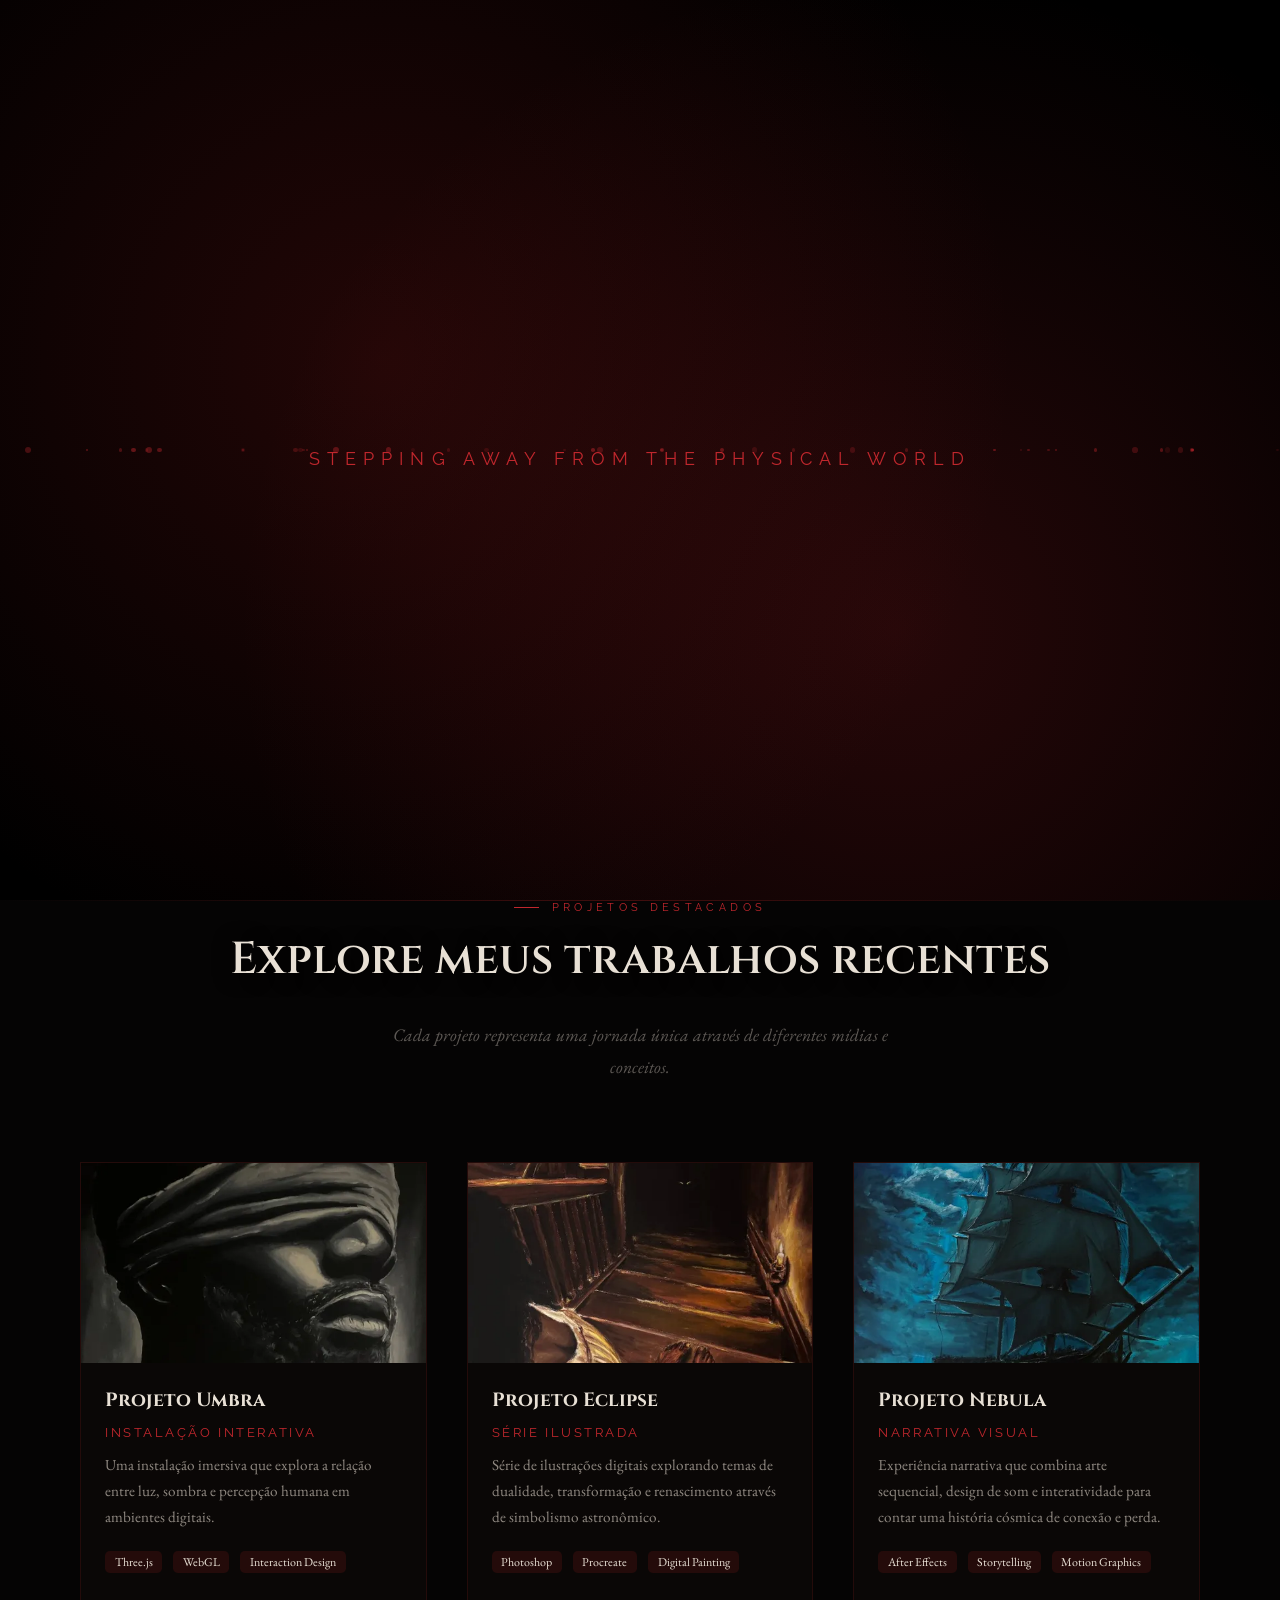
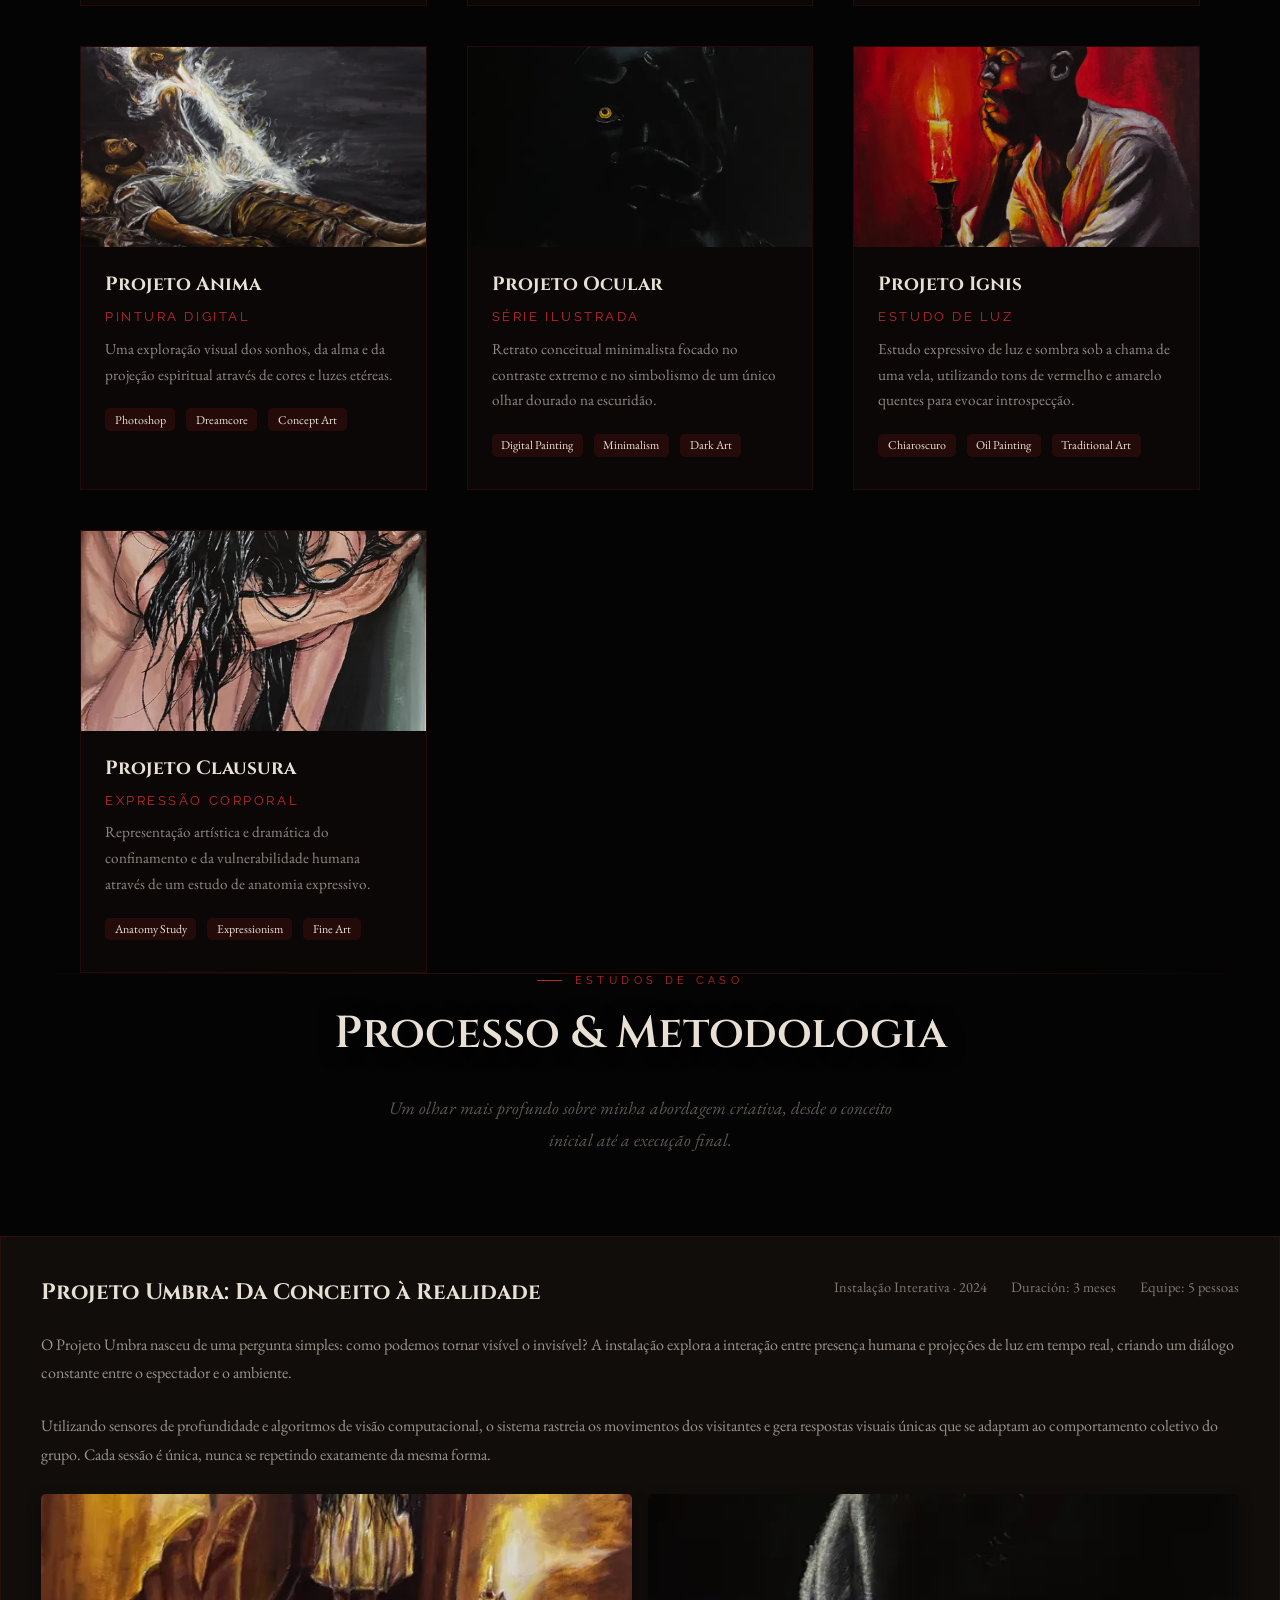
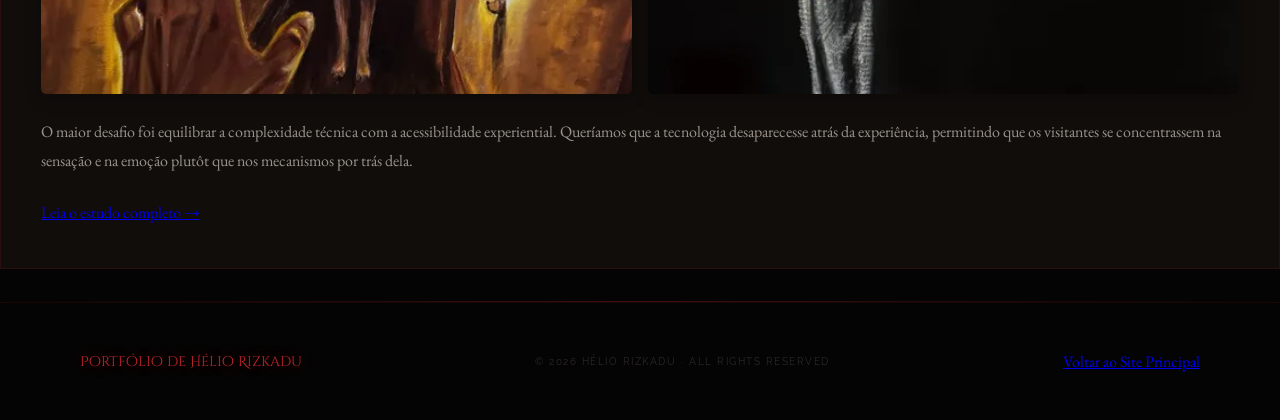
==== commit 45f7c56a: "add seo" ====
--- a/portfolio.html
+++ b/portfolio.html
@@ -3,11 +3,48 @@
 <head>
     <meta charset="UTF-8">
     <meta name="viewport" content="width=device-width, initial-scale=1.0">
-    <title>Portfólio - Hélio Rizkadu</title>
-    <meta name="description" content="Portfólio de projetos de Hélio Rizkadu - artista visual e autor">
-    <link href="https://fonts.googleapis.com/css2?family=Cinzel+Decorative:wght@400;700&family=Cinzel:wght@400;600;700&family=EB+Garamond:ital,wght@0,400;0,500;1,400;1,500&family=Raleway:wght@300;400;500&display=swap" rel="stylesheet">
+
+    <!-- SEO: Title & Description -->
+    <title>Gallery & Portfolio | Hélio Rizkadu — Dark Fantasy Visual Artist</title>
+    <meta name="description" content="Explore the dark fantasy paintings and visual art portfolio of Hélio Rizkadu, author of Ambu: The Dream Walker. Original works blending horror, historical fiction and African spirituality.">
+    <meta name="keywords" content="Hélio Rizkadu portfolio, dark fantasy art, dark fantasy paintings, Rizkadu gallery, Ambu artwork, dark fantasy artist, African spirituality art">
+    <meta name="author" content="Hélio Rizkadu">
+    <link rel="canonical" href="https://www.rizkadu.com/gallery">
+
+    <!-- Open Graph (Facebook / WhatsApp) -->
+    <meta property="og:type" content="website">
+    <meta property="og:title" content="Gallery & Portfolio | Hélio Rizkadu — Dark Fantasy Visual Artist">
+    <meta property="og:description" content="Explore the dark fantasy paintings and visual art portfolio of Hélio Rizkadu, author of Ambu: The Dream Walker.">
+    <meta property="og:image" content="https://www.rizkadu.com/Ambu.webp">
+    <meta property="og:url" content="https://www.rizkadu.com/gallery">
+    <meta property="og:site_name" content="Rizkadu — Ambu: The Dream Walker">
+
+    <!-- Twitter Card -->
+    <meta name="twitter:card" content="summary_large_image">
+    <meta name="twitter:title" content="Gallery & Portfolio | Hélio Rizkadu — Dark Fantasy Visual Artist">
+    <meta name="twitter:description" content="Original dark fantasy paintings and visual art by Hélio Rizkadu, author of Ambu: The Dream Walker.">
+    <meta name="twitter:image" content="https://www.rizkadu.com/Ambu.webp">
+
+    <!-- Schema.org JSON-LD -->
+    <script type="application/ld+json">
+    {
+      "@context": "https://schema.org",
+      "@type": "Person",
+      "name": "Hélio Rizkadu",
+      "url": "https://www.rizkadu.com/gallery",
+      "description": "Visual artist and author of dark fantasy fiction. Creator of Ambu: The Dream Walker.",
+      "sameAs": [
+        "https://www.instagram.com/rizkadu_/",
+        "https://www.tiktok.com/@rizkadu_",
+        "https://youtube.com/@rizkadu"
+      ],
+      "knowsAbout": ["Dark Fantasy", "Digital Painting", "Historical Fiction", "Horror"]
+    }
+    </script>
+
     <link rel="preconnect" href="https://fonts.googleapis.com">
     <link rel="preconnect" href="https://fonts.gstatic.com" crossorigin>
+    <link href="https://fonts.googleapis.com/css2?family=Cinzel+Decorative:wght@400;700&family=Cinzel:wght@400;600;700&family=EB+Garamond:ital,wght@0,400;0,500;1,400;1,500&family=Raleway:wght@300;400;500&display=swap" rel="stylesheet">
     <link rel="stylesheet" href="style.css">
 </head>
 <body>
@@ -61,7 +98,7 @@
         <div class="hero-cover">
             <div class="cover-frame">
                 <!-- You can replace this with a representative image -->
-                <img src="Ambu.webp" alt="Portfolio Cover" class="cover-img" fetchpriority="high" />
+                <img src="Ambu.webp" alt="Dark fantasy cover art by Hélio Rizkadu — Ambu: The Dream Walker" class="cover-img" fetchpriority="high" />
             </div>
         </div>
     </section>
@@ -82,7 +119,7 @@
             <!-- Project Card 1 -->
             <div class="project-card reveal">
                 <div class="project-media">
-                    <img src="telas/tela1.webp" alt="Projeto 1" class="project-img" loading="lazy">
+                    <img src="telas/tela1.webp" alt="Dark fantasy painting by Hélio Rizkadu — dreamlike scene inspired by Ambu: The Dream Walker" class="project-img" loading="lazy">
                     <div class="project-overlay">
                         <div class="project-links">
                             <a href="#" class="project-link">Ver Detalhes</a>
@@ -107,7 +144,7 @@
             <!-- Project Card 2 -->
             <div class="project-card reveal">
                 <div class="project-media">
-                    <img src="telas/tela2.webp" alt="Projeto 2" class="project-img" loading="lazy">
+                    <img src="telas/tela2.webp" alt="Dark fantasy illustration by Hélio Rizkadu — atmospheric dark tones inspired by African duality" class="project-img" loading="lazy">
                     <div class="project-overlay">
                         <div class="project-links">
                             <a href="#" class="project-link">Ver Detalhes</a>
@@ -132,7 +169,7 @@
             <!-- Project Card 3 -->
             <div class="project-card reveal">
                 <div class="project-media">
-                    <img src="telas/tela3.webp" alt="Projeto 3" class="project-img" loading="lazy">
+                    <img src="telas/tela3.webp" alt="Dark fantasy artwork by Rizkadu — haunting figure in a cosmic surreal narrative" class="project-img" loading="lazy">
                     <div class="project-overlay">
                         <div class="project-links">
                             <a href="#" class="project-link">Ver Detalhes</a>
@@ -157,7 +194,7 @@
             <!-- Project Card 4 -->
             <div class="project-card reveal">
                 <div class="project-media">
-                    <img src="telas/tela6.webp" alt="Projeto 4" class="project-img" loading="lazy">
+                    <img src="telas/tela6.webp" alt="Digital painting by Hélio Rizkadu — dreamcore ethereal concept art" class="project-img" loading="lazy">
                     <div class="project-overlay">
                         <div class="project-links">
                             <a href="#" class="project-link">Ver Detalhes</a>
@@ -182,7 +219,7 @@
             <!-- Project Card 5 -->
             <div class="project-card reveal">
                 <div class="project-media">
-                    <img src="telas/tela7.webp" alt="Projeto 5" class="project-img" loading="lazy">
+                    <img src="telas/tela7.webp" alt="Minimalist dark fantasy portrait by Rizkadu — golden eye emerging from darkness" class="project-img" loading="lazy">
                     <div class="project-overlay">
                         <div class="project-links">
                             <a href="#" class="project-link">Ver Detalhes</a>
@@ -207,7 +244,7 @@
             <!-- Project Card 6 -->
             <div class="project-card reveal">
                 <div class="project-media">
-                    <img src="telas/tela8.webp" alt="Projeto 6" class="project-img" loading="lazy">
+                    <img src="telas/tela8.webp" alt="Dark fantasy oil painting by Hélio Rizkadu — chiaroscuro study with candlelight" class="project-img" loading="lazy">
                     <div class="project-overlay">
                         <div class="project-links">
                             <a href="#" class="project-link">Ver Detalhes</a>
@@ -232,7 +269,7 @@
             <!-- Project Card 7 -->
             <div class="project-card reveal">
                 <div class="project-media">
-                    <img src="telas/tela9.webp" alt="Projeto 7" class="project-img" loading="lazy">
+                    <img src="telas/tela9.webp" alt="Expressionist figure study by Rizkadu — dark fantasy anatomy art exploring confinement" class="project-img" loading="lazy">
                     <div class="project-overlay">
                         <div class="project-links">
                             <a href="#" class="project-link">Ver Detalhes</a>
@@ -285,8 +322,8 @@
                     Utilizando sensores de profundidade e algoritmos de visão computacional, o sistema rastreia os movimentos dos visitantes e gera respostas visuais únicas que se adaptam ao comportamento coletivo do grupo. Cada sessão é única, nunca se repetindo exatamente da mesma forma.
                 </p>
                 <div class="case-study-images">
-                    <img src="telas/tela4.webp" alt="Processo do Projeto Umbra" class="case-study-img" loading="lazy">
-                    <img src="telas/tela5.webp" alt="Instalação Umbra em ação" class="case-study-img" loading="lazy">
+                    <img src="telas/tela4.webp" alt="Dark fantasy concept art by Rizkadu — process artwork from the Ambu saga" class="case-study-img" loading="lazy">
+                    <img src="telas/tela5.webp" alt="Dark fantasy artwork by Rizkadu — mystical scene inspired by African spirituality" class="case-study-img" loading="lazy">
                 </div>
                 <p>
                     O maior desafio foi equilibrar a complexidade técnica com a acessibilidade experiential. Queríamos que a tecnologia desaparecesse atrás da experiência, permitindo que os visitantes se concentrassem na sensação e na emoção plutôt que nos mecanismos por trás dela.
--- a/style.css
+++ b/style.css
@@ -832,23 +832,23 @@
 
 .saga-placeholder-ring {
   position: relative;
-  width: 90px; height: 90px;
+  width: 130px; height: 130px;
 }
 .saga-placeholder-ring-outer {
   position: absolute;
   inset: 0;
-  border: 1px solid rgba(139,26,26,.35);
+  border: 1px solid rgba(139,26,26,.5);
   border-radius: 50%;
   animation: pulse 3s ease-in-out infinite;
 }
-.saga-placeholder-ring-outer--faint { border-color: rgba(139,26,26,.2); animation-duration: 4s; }
+.saga-placeholder-ring-outer--faint { border-color: rgba(139,26,26,.3); animation-duration: 4s; }
 .saga-placeholder-ring-inner {
   position: absolute;
-  inset: 10px;
-  border: 1px solid rgba(139,26,26,.2);
+  inset: 14px;
+  border: 1px solid rgba(139,26,26,.25);
   border-radius: 50%;
 }
-.saga-placeholder-ring-inner--faint { border-color: rgba(139,26,26,.1); }
+.saga-placeholder-ring-inner--faint { border-color: rgba(139,26,26,.15); }
 .saga-placeholder-numeral {
   position: absolute;
   inset: 0;
@@ -856,10 +856,15 @@
   align-items: center;
   justify-content: center;
   font-family: 'Cinzel Decorative', serif;
-  font-size: 1.6rem;
-  color: rgba(139,26,26,.4);
-}
-.saga-placeholder-numeral--faint { color: rgba(139,26,26,.25); }
+  font-size: 3.8rem;
+  color: rgba(192,39,45,.55);
+  animation: glowPulse 3s ease-in-out infinite;
+}
+.saga-placeholder-numeral--faint { color: rgba(192,39,45,.45); }
+@keyframes glowPulse {
+  0%, 100% { text-shadow: 0 0 12px rgba(192,39,45,.2); opacity: .7; }
+  50%       { text-shadow: 0 0 28px rgba(224,48,48,.65); opacity: 1; }
+}
 
 .saga-placeholder-sub {
   text-align: center;
@@ -1929,3 +1934,122 @@
   }
 }
 
+/* ==================== BUY CARD — COMING SOON VARIANT ==================== */
+.buy-card-label--soon {
+  color: var(--ash);
+  opacity: 0.55;
+  letter-spacing: 0.25em;
+}
+
+/* ==================== BETA READERS ==================== */
+#beta-readers {
+  padding: 8rem 2rem;
+  position: relative;
+  overflow: hidden;
+}
+
+#beta-readers::before {
+  content: '';
+  position: absolute;
+  inset: 0;
+  background:
+    radial-gradient(ellipse at 20% 50%, rgba(139,26,26,0.08) 0%, transparent 60%),
+    radial-gradient(ellipse at 80% 50%, rgba(139,26,26,0.06) 0%, transparent 60%);
+  pointer-events: none;
+}
+
+.beta-inner {
+  max-width: 1100px;
+  margin: 0 auto;
+}
+
+.beta-subtitle {
+  text-align: center;
+  font-size: 1.1rem;
+  color: var(--ash);
+  opacity: 0.65;
+  max-width: 520px;
+  margin: 0.75rem auto 4rem;
+  font-style: italic;
+}
+
+.beta-grid {
+  display: grid;
+  grid-template-columns: repeat(3, 1fr);
+  gap: 2rem;
+}
+
+@media (max-width: 900px) {
+  .beta-grid { grid-template-columns: 1fr 1fr; }
+}
+
+@media (max-width: 580px) {
+  .beta-grid { grid-template-columns: 1fr; }
+  #beta-readers { padding: 5rem 1.5rem; }
+}
+
+.beta-card {
+  background: rgba(255,255,255,0.025);
+  border: 1px solid rgba(139,26,26,0.18);
+  border-radius: 2px;
+  padding: 2.5rem 2rem 2rem;
+  position: relative;
+  transition: border-color 0.4s ease, background 0.4s ease, transform 0.4s ease;
+}
+
+.beta-card::before {
+  content: '';
+  position: absolute;
+  inset: 0;
+  background: linear-gradient(135deg, rgba(139,26,26,0.06) 0%, transparent 60%);
+  opacity: 0;
+  transition: opacity 0.4s ease;
+  pointer-events: none;
+  border-radius: 2px;
+}
+
+.beta-card:hover {
+  border-color: rgba(192,39,45,0.35);
+  background: rgba(255,255,255,0.04);
+  transform: translateY(-4px);
+}
+
+.beta-card:hover::before {
+  opacity: 1;
+}
+
+.beta-quote-mark {
+  font-family: 'Cinzel Decorative', serif;
+  font-size: 4rem;
+  line-height: 1;
+  color: var(--blood);
+  opacity: 0.5;
+  margin-bottom: 0.5rem;
+  display: block;
+}
+
+.beta-quote {
+  font-family: 'EB Garamond', serif;
+  font-size: 1.2rem;
+  font-style: italic;
+  line-height: 1.7;
+  color: var(--bone);
+  margin-bottom: 1.5rem;
+}
+
+.beta-divider {
+  width: 2.5rem;
+  height: 1px;
+  background: linear-gradient(to right, var(--blood), transparent);
+  margin-bottom: 1rem;
+}
+
+.beta-author {
+  font-family: 'Raleway', sans-serif;
+  font-size: 0.78rem;
+  letter-spacing: 0.2em;
+  text-transform: uppercase;
+  color: var(--blood-bright);
+  opacity: 0.7;
+}
+
